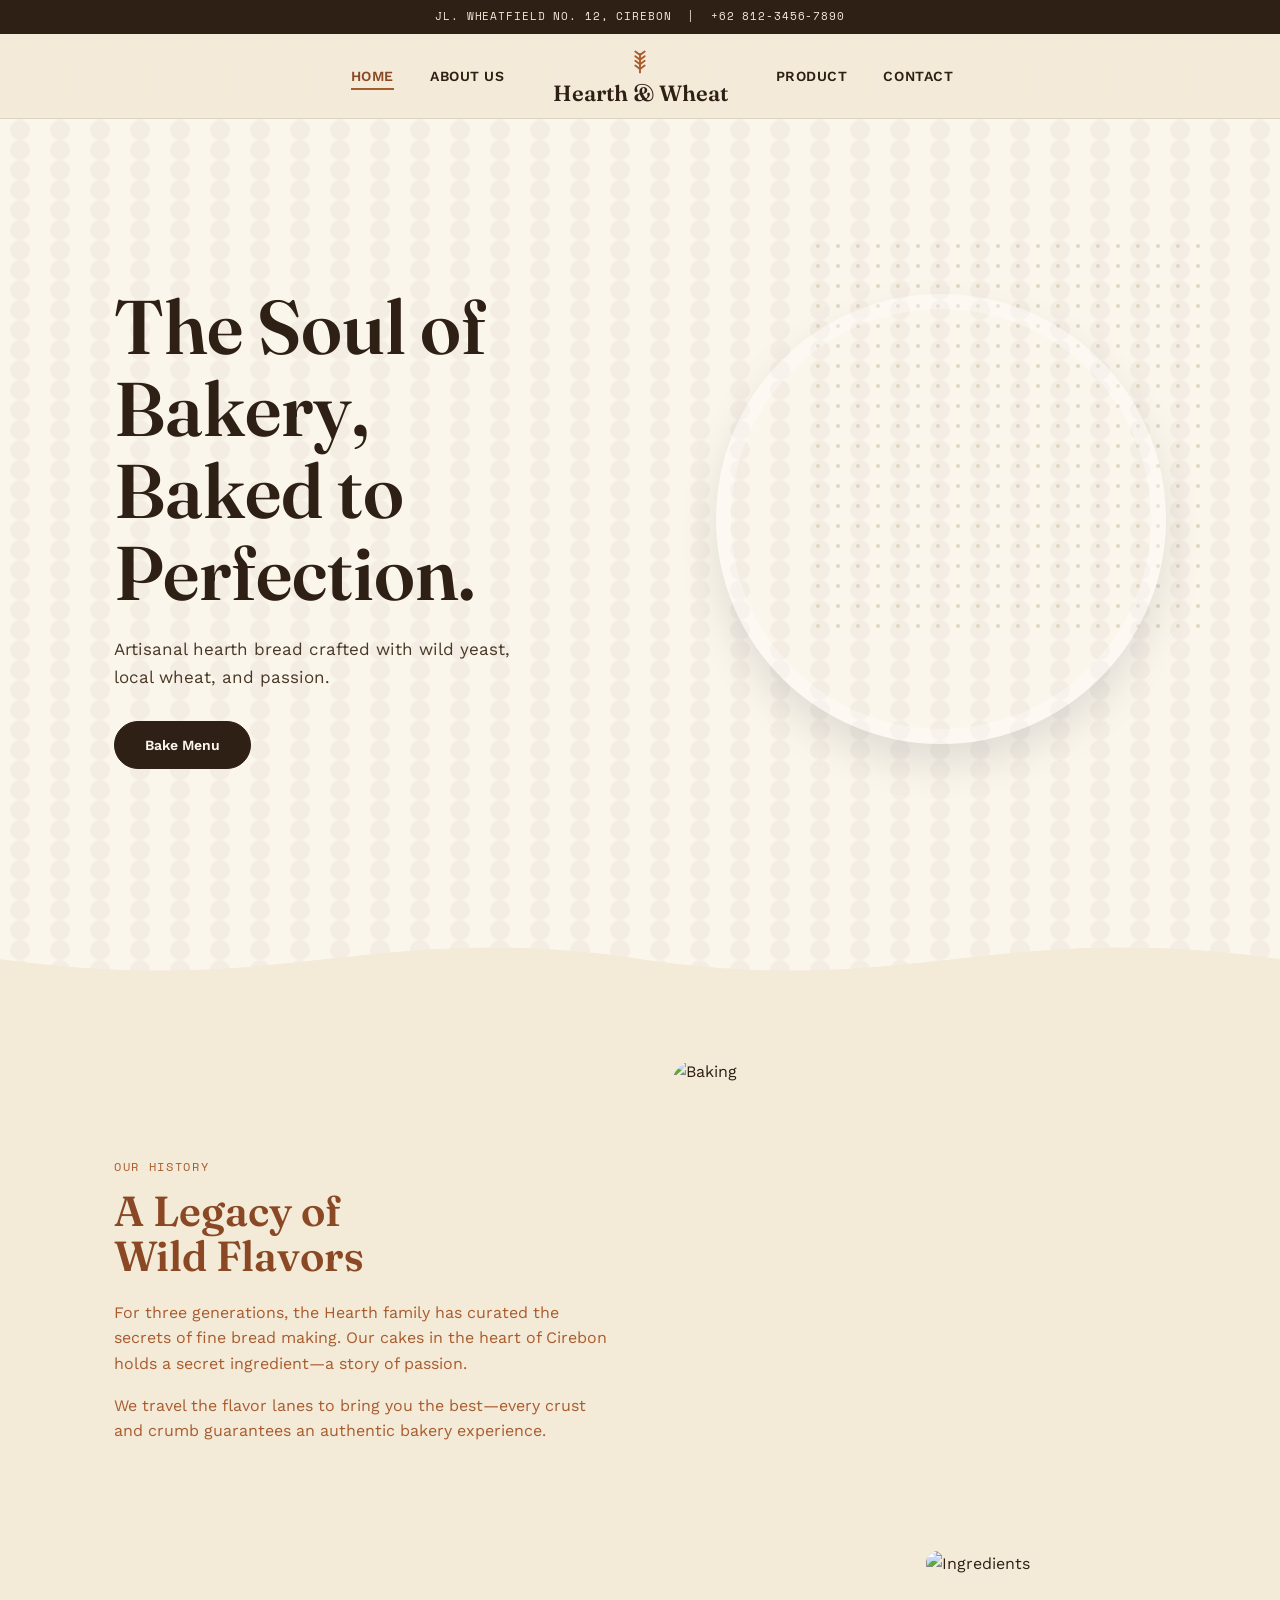
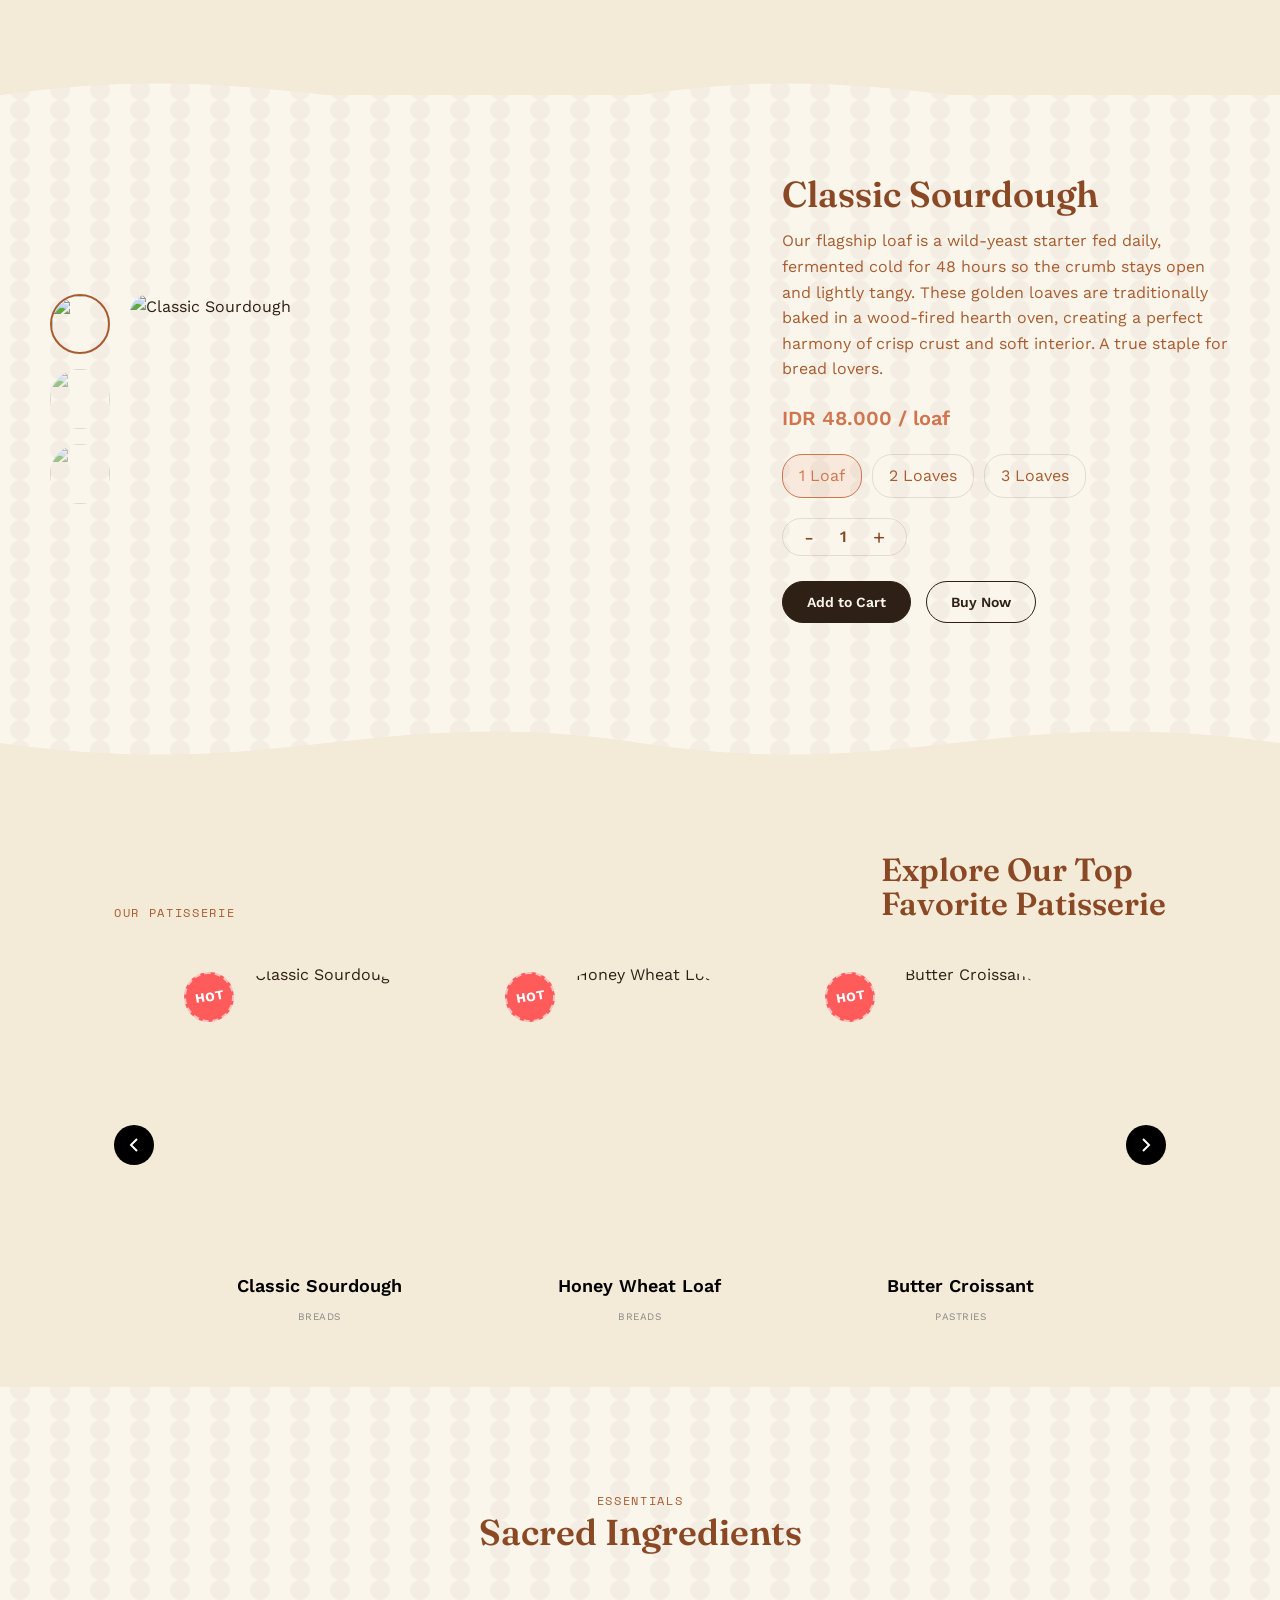
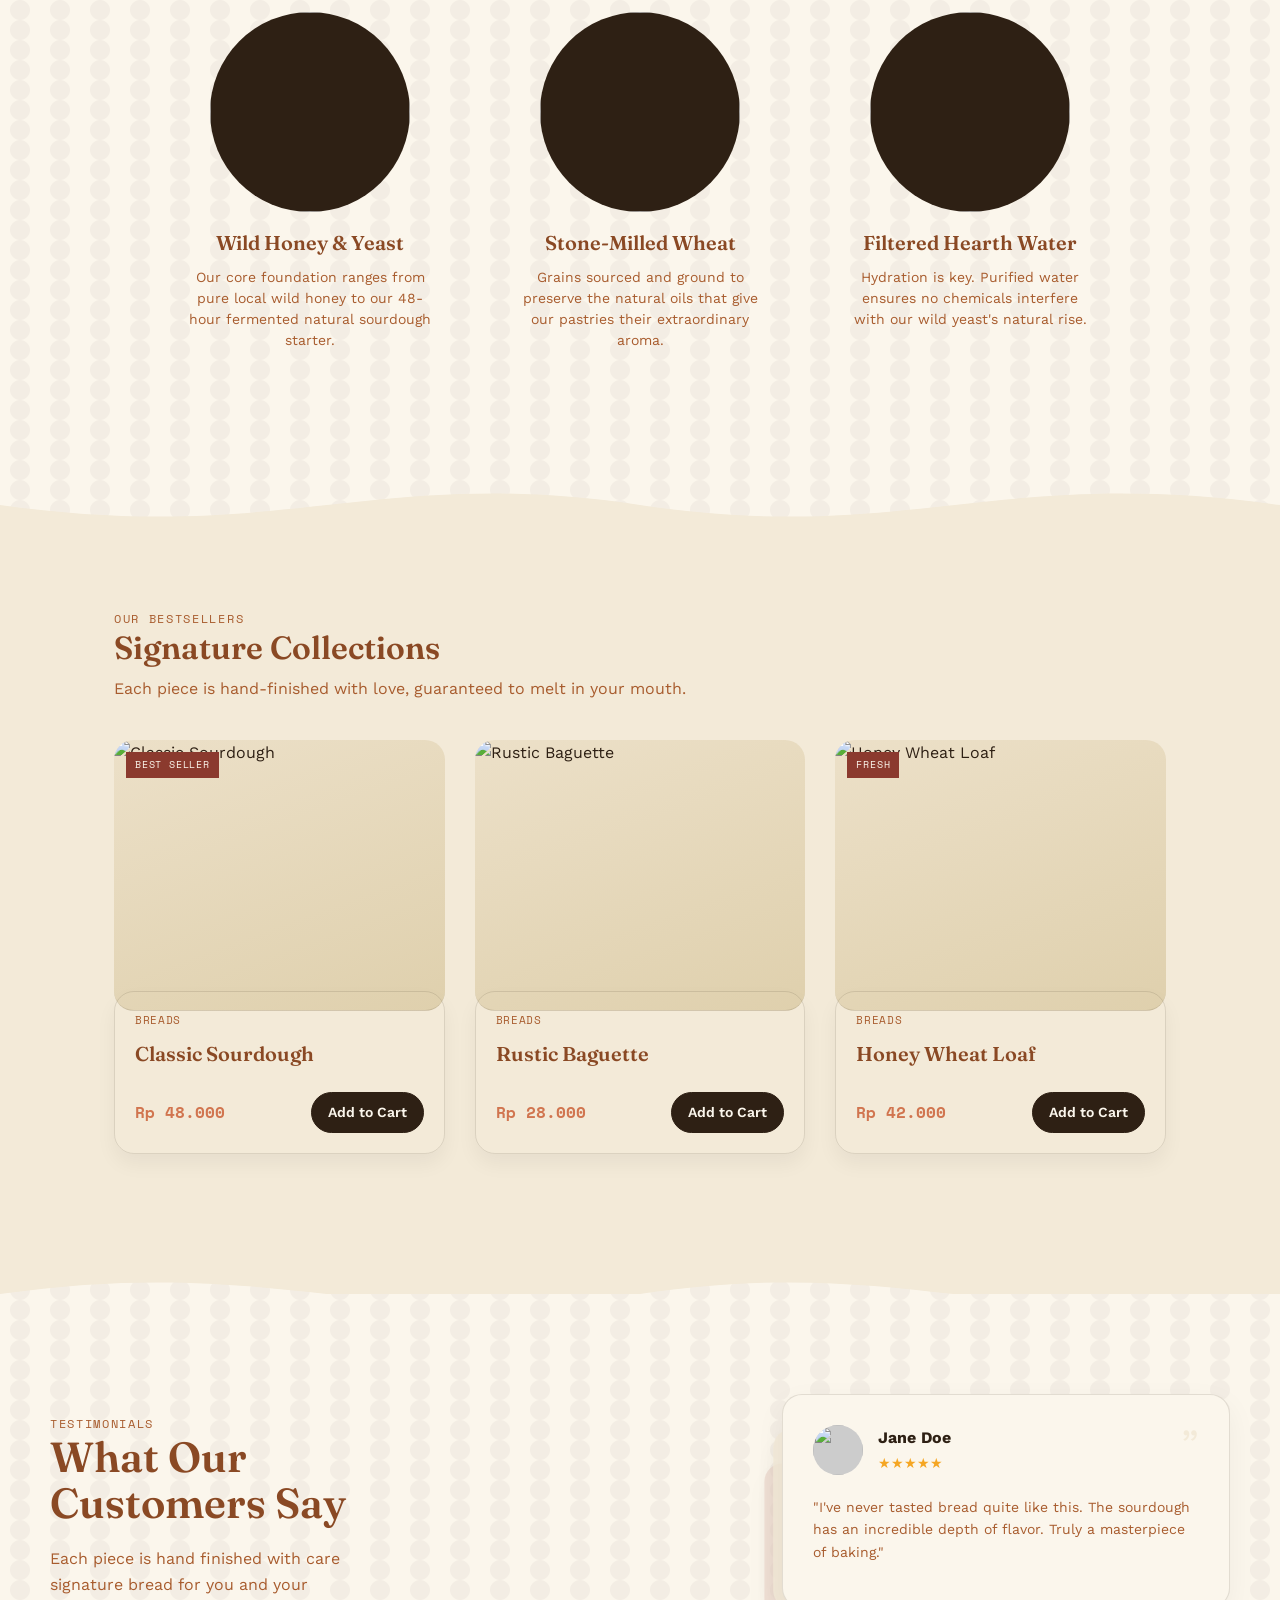
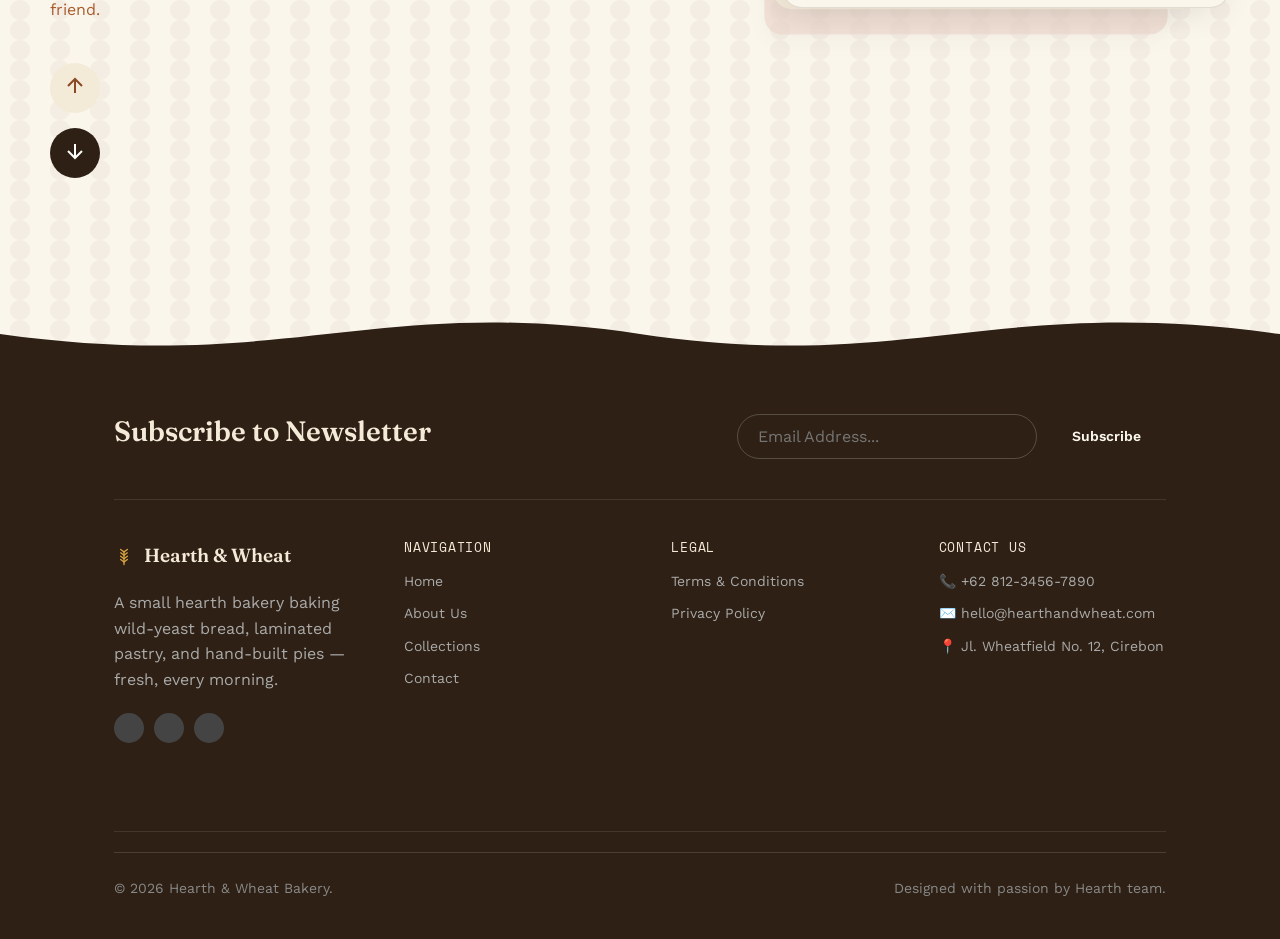
==== index.html @ 5de4aa96 "first commit" ====
<!DOCTYPE html>
<html lang="en">
<head>
<meta charset="UTF-8">
<meta name="viewport" content="width=device-width, initial-scale=1.0">
<title>Hearth & Wheat — Western-style Hearth Bakery</title>
<meta name="description" content="A small hearth bakery baking wild-yeast bread, laminated pastry, and hand-built pies every day.">
<link rel="stylesheet" href="styles.css">
</head>
<body class="bg-pattern">

<header class="site-header">
  <div class="header-top">
    <div class="wrap">
      <p>Jl. Wheatfield No. 12, Cirebon &nbsp;|&nbsp; +62 812-3456-7890</p>
    </div>
  </div>
  <nav class="nav wrap split-nav">
    <div class="nav-menu">
      <ul class="nav-links nav-left">
        <li><a href="index.html" aria-current="page">Home</a></li>
        <li><a href="about.html">About Us</a></li>
      </ul>
      <ul class="nav-links nav-right">
        <li><a href="product.html">Product</a></li>
        <li><a href="contact.html">Contact</a></li>
      </ul>
    </div>
    <a href="index.html" class="brand">
      <span data-wheat-mark="28"></span>
      <span class="brand-text">Hearth &amp; Wheat</span>
    </a>
    <button class="nav-toggle" aria-label="Toggle menu" aria-expanded="false"><span></span></button>
  </nav>
</header>

<main>
    <section class="hero wrap relative">
    <div class="hero-copy">
      <h1>The Soul of Bakery,<br>Baked to Perfection.</h1>
      <p class="lead" style="max-width: 40ch;">Artisanal hearth bread crafted with wild yeast, local wheat, and passion.</p>
      <div class="hero-actions" style="margin-top: 30px;">
        <a href="product.html" class="btn btn--primary btn--pill" style="border-radius: 30px; padding: 12px 30px;">Bake Menu</a>
      </div>
    </div>
    <div class="hero-art" style="position: relative; display: flex; justify-content: flex-end;">
      <div class="pattern-bg" style="position:absolute; top: -50px; right: -50px; width: 400px; height: 400px; background-image: url('data:image/svg+xml;utf8,<svg width=\'20\' height=\'20\' xmlns=\'http://www.w3.org/2000/svg\'><circle cx=\'2\' cy=\'2\' r=\'2\' fill=\'%23E2D7C1\'/></svg>'); z-index: -1;"></div>
      <img src="https://images.unsplash.com/photo-1549931319-a545dcf3bc73?w=800&q=80" alt="Bread platter" style="width: 100%; max-width: 450px; aspect-ratio: 1; object-fit: cover; border-radius: 50%; box-shadow: 0 20px 40px rgba(0,0,0,0.1); border: 15px solid rgba(255,255,255,0.3);">
    </div>
  </section>

    <svg class="wavy-divider" viewBox="0 0 1440 120" preserveAspectRatio="none" style="display:block; width:100%; height:80px; fill:var(--cream);">
    <path d="M0,60 C320,120 420,0 720,60 C1020,120 1120,0 1440,60 L1440,120 L0,120 Z"></path>
  </svg>

    <section style="background-color: var(--cream); padding: 60px 0;">
    <div class="wrap" style="display:grid; grid-template-columns: 1fr 1fr; gap: 60px; align-items: center;">
      <div class="legacy-copy">
        <span class="eyebrow" style="color: var(--crust);">Our History</span>
        <h2 style="font-size: 42px; color: var(--crust-dark); margin-top: 10px;">A Legacy of<br>Wild Flavors</h2>
        <p style="color: var(--crust); margin-top: 20px; line-height: 1.6;">For three generations, the Hearth family has curated the secrets of fine bread making. Our cakes in the heart of Cirebon holds a secret ingredient—a story of passion.</p>
        <p style="color: var(--crust); margin-top: 15px; line-height: 1.6;">We travel the flavor lanes to bring you the best—every crust and crumb guarantees an authentic bakery experience.</p>
      </div>
      <div class="legacy-art" style="position: relative;">
        <img src="https://images.unsplash.com/photo-1509440159596-0249088772ff?w=600&q=80" alt="Baking" style="width: 80%; border-radius: 30px; object-fit: cover; aspect-ratio: 4/5;">
        <img src="https://images.unsplash.com/photo-1589367920969-ab8e050bfbb7?w=400&q=80" alt="Ingredients" style="position: absolute; right: 0; bottom: -30px; width: 50%; border-radius: 20px; border: 8px solid var(--cream);">
      </div>
    </div>
  </section>

    <svg class="wavy-divider" viewBox="0 0 1440 120" preserveAspectRatio="none" style="display:block; width:100%; height:80px; fill:var(--paper);">
    <path d="M0,120 C320,60 420,180 720,120 C1020,60 1120,180 1440,120 L1440,0 L0,0 Z" style="fill:var(--cream);"></path>
  </svg>

    <section class="wrap" style="padding: 80px 0;">
    <div style="display: grid; grid-template-columns: 1.2fr 0.8fr; gap: 60px; align-items: center;">
      <div class="highlight-art" style="position: relative; display: flex;">
        <div style="display: flex; flex-direction: column; gap: 15px; margin-right: 20px; z-index: 2;">
           <img src="https://images.unsplash.com/photo-1509440159596-0249088772ff?w=100&q=80" style="width: 60px; height: 60px; border-radius: 50%; border: 2px solid var(--crust); object-fit: cover;">
           <img src="https://images.unsplash.com/photo-1598373182133-52452f7691ef?w=100&q=80" style="width: 60px; height: 60px; border-radius: 50%; opacity: 0.6; object-fit: cover;">
           <img src="https://images.unsplash.com/photo-1626082927389-6cd097cdc6ec?w=100&q=80" style="width: 60px; height: 60px; border-radius: 50%; opacity: 0.6; object-fit: cover;">
        </div>
        <img src="https://images.unsplash.com/photo-1509440159596-0249088772ff?w=800&q=80" alt="Classic Sourdough" style="width: 100%; border-radius: 20px; object-fit: cover;">
      </div>
      <div class="highlight-info">
        <h2 style="font-size: 36px; color: var(--crust-dark);">Classic Sourdough</h2>
        <p style="margin-top: 15px; color: var(--crust); line-height: 1.6;">Our flagship loaf is a wild-yeast starter fed daily, fermented cold for 48 hours so the crumb stays open and lightly tangy. These golden loaves are traditionally baked in a wood-fired hearth oven, creating a perfect harmony of crisp crust and soft interior. A true staple for bread lovers.</p>
        <p style="margin-top: 20px; font-size: 20px; font-weight: 600; color: #d1754f;">IDR 48.000 / loaf</p>
        <div style="display: flex; gap: 10px; margin-top: 20px;">
          <span style="padding: 8px 16px; border: 1px solid #d1754f; border-radius: 20px; color: #d1754f; background: rgba(209,117,79,0.1); cursor:pointer;">1 Loaf</span>
          <span style="padding: 8px 16px; border: 1px solid var(--line); border-radius: 20px; color: var(--crust); cursor:pointer;">2 Loaves</span>
          <span style="padding: 8px 16px; border: 1px solid var(--line); border-radius: 20px; color: var(--crust); cursor:pointer;">3 Loaves</span>
        </div>
        <div style="margin-top: 20px; display: flex; align-items: center; gap: 20px;">
          <div class="qty-selector" style="display: flex; align-items: center; border: 1px solid var(--line); border-radius: 30px; padding: 5px 15px;">
            <button style="background: none; border: none; font-size: 20px; cursor: pointer; color: var(--crust-dark);">-</button>
            <span style="margin: 0 20px; font-weight: 600; color:var(--crust-dark);">1</span>
            <button style="background: none; border: none; font-size: 20px; cursor: pointer; color: var(--crust-dark);">+</button>
          </div>
        </div>
        <div style="margin-top: 25px; display: flex; gap: 15px;">
          <button class="btn btn--primary btn--pill" style="border-radius: 30px; padding: 12px 24px;">Add to Cart</button>
          <button class="btn btn--ghost btn--pill" style="border-radius: 30px; padding: 12px 24px;">Buy Now</button>
        </div>
      </div>
    </div>
  </section>

    <svg class="wavy-divider" viewBox="0 0 1440 120" preserveAspectRatio="none" style="display:block; width:100%; height:80px; fill:var(--cream);">
    <path d="M0,60 C320,120 420,0 720,60 C1020,120 1120,0 1440,60 L1440,120 L0,120 Z"></path>
  </svg>

    <section style="background-color: var(--cream); padding: 60px 0;">
    <div class="wrap">
      <div class="section-head" style="margin-bottom: 40px;">
        <span class="eyebrow" style="color: var(--crust);">Our Patisserie</span>
        <h2 style="font-size: 32px; color: var(--crust-dark);">Explore Our Top<br>Favorite Patisserie</h2>
      </div>
      <div class="carousel-container">
        <button class="carousel-btn prev" aria-label="Previous"><svg viewBox="0 0 24 24" width="24" height="24" fill="none" stroke="currentColor" stroke-width="2"><path d="M15 18l-6-6 6-6"/></svg></button>
        <div class="carousel-track-wrap">
          <div class="carousel-track" data-featured-carousel></div>
        </div>
        <button class="carousel-btn next" aria-label="Next"><svg viewBox="0 0 24 24" width="24" height="24" fill="none" stroke="currentColor" stroke-width="2"><path d="M9 18l6-6-6-6"/></svg></button>
      </div>
    </div>
  </section>

    <section class="wrap" style="padding: 100px 0; text-align: center;">
    <span class="eyebrow" style="color: var(--crust);">Essentials</span>
    <h2 style="font-size: 36px; color: var(--crust-dark); margin-bottom: 60px;">Sacred Ingredients</h2>
    <div style="display: flex; justify-content: center; gap: 80px; flex-wrap: wrap;">
      <div style="max-width: 250px;">
        <div style="width: 200px; height: 200px; border-radius: 50%; background: var(--walnut); margin: 0 auto 20px; display: flex; align-items: center; justify-content: center; position: relative; overflow:hidden;">
          <img src="https://images.unsplash.com/photo-1587049352847-4d4b137a44ce?w=300&q=80" style="width:100%; height:100%; object-fit:cover; opacity:0.8;">
        </div>
        <h4 style="font-size: 20px; color: var(--crust-dark); margin-bottom: 10px;">Wild Honey &amp; Yeast</h4>
        <p style="color: var(--crust); font-size: 14px; line-height: 1.5;">Our core foundation ranges from pure local wild honey to our 48-hour fermented natural sourdough starter.</p>
      </div>
      <div style="max-width: 250px;">
        <div style="width: 200px; height: 200px; border-radius: 50%; background: var(--walnut); margin: 0 auto 20px; display: flex; align-items: center; justify-content: center; overflow:hidden;">
          <img src="https://images.unsplash.com/photo-1508061253366-f7da158b6d46?w=300&q=80" style="width:100%; height:100%; object-fit:cover; opacity:0.8;">
        </div>
        <h4 style="font-size: 20px; color: var(--crust-dark); margin-bottom: 10px;">Stone-Milled Wheat</h4>
        <p style="color: var(--crust); font-size: 14px; line-height: 1.5;">Grains sourced and ground to preserve the natural oils that give our pastries their extraordinary aroma.</p>
      </div>
      <div style="max-width: 250px;">
        <div style="width: 200px; height: 200px; border-radius: 50%; background: var(--walnut); margin: 0 auto 20px; display: flex; align-items: center; justify-content: center; overflow:hidden;">
          <img src="https://images.unsplash.com/photo-1548839140-29a749e1bc4e?w=300&q=80" style="width:100%; height:100%; object-fit:cover; opacity:0.8;">
        </div>
        <h4 style="font-size: 20px; color: var(--crust-dark); margin-bottom: 10px;">Filtered Hearth Water</h4>
        <p style="color: var(--crust); font-size: 14px; line-height: 1.5;">Hydration is key. Purified water ensures no chemicals interfere with our wild yeast's natural rise.</p>
      </div>
    </div>
  </section>

    <svg class="wavy-divider" viewBox="0 0 1440 120" preserveAspectRatio="none" style="display:block; width:100%; height:80px; fill:var(--cream);">
    <path d="M0,60 C320,120 420,0 720,60 C1020,120 1120,0 1440,60 L1440,120 L0,120 Z"></path>
  </svg>

    <section style="background-color: var(--cream); padding: 60px 0;">
    <div class="wrap">
      <span class="eyebrow" style="color: var(--crust);">Our Bestsellers</span>
      <h2 style="font-size: 32px; color: var(--crust-dark); margin-bottom: 40px;">Signature Collections<br><span style="font-size:16px; font-family: var(--body); font-weight:normal; color:var(--crust);">Each piece is hand-finished with love, guaranteed to melt in your mouth.</span></h2>
      <div class="collection-grid" data-signature-grid style="display: grid; grid-template-columns: repeat(3, 1fr); gap: 30px;">
              </div>
    </div>
  </section>

    <svg class="wavy-divider" viewBox="0 0 1440 120" preserveAspectRatio="none" style="display:block; width:100%; height:80px; fill:var(--paper);">
    <path d="M0,120 C320,60 420,180 720,120 C1020,60 1120,180 1440,120 L1440,0 L0,0 Z" style="fill:var(--cream);"></path>
  </svg>

    <section class="wrap" style="padding: 100px 0;">
    <div style="display: grid; grid-template-columns: 1fr 1fr; gap: 60px; align-items: center;">
      <div>
        <span class="eyebrow" style="color: var(--crust);">Testimonials</span>
        <h2 style="font-size: 42px; color: var(--crust-dark); margin-bottom: 20px;">What Our<br>Customers Say</h2>
        <p style="color: var(--crust); margin-bottom: 40px; max-width: 30ch;">Each piece is hand finished with care signature bread for you and your friend.</p>
        <div style="display: flex; flex-direction: column; gap: 15px;">
          <button class="testi-btn prev" style="width: 50px; height: 50px; border-radius: 50%; border:none; background:var(--cream); color:var(--crust-dark); cursor:pointer;"><svg viewBox="0 0 24 24" width="24" height="24" fill="none" stroke="currentColor" stroke-width="2" style="margin:auto;"><path d="M12 19V5M5 12l7-7 7 7"/></svg></button>
          <button class="testi-btn next" style="width: 50px; height: 50px; border-radius: 50%; border:none; background:var(--walnut); color:white; cursor:pointer;"><svg viewBox="0 0 24 24" width="24" height="24" fill="none" stroke="currentColor" stroke-width="2" style="margin:auto;"><path d="M12 5v14M19 12l-7 7-7-7"/></svg></button>
        </div>
      </div>
      <div class="testimonial-cards" style="position: relative; height: 400px;" data-testi-slider>
                <div class="testi-card" style="position: absolute; right: 0; top: 0; width: 80%; background: var(--paper); border-radius: 20px; padding: 30px; box-shadow: 0 10px 30px rgba(0,0,0,0.05); border: 1px solid var(--line); z-index: 3; transition: all 0.5s ease;">
          <div style="display: flex; justify-content: space-between; margin-bottom: 20px;">
            <div style="display: flex; gap: 15px; align-items: center;">
              <div style="width: 50px; height: 50px; border-radius: 50%; background: #ccc; overflow: hidden;"><img src="https://images.unsplash.com/photo-1544005313-94ddf0286df2?w=100&q=80" style="width:100%; height:100%; object-fit:cover;"></div>
              <div>
                <h5 style="margin: 0; font-size: 16px;">Jane Doe</h5>
                <span style="color: #f5a623; font-size: 14px;">★★★★★</span>
              </div>
            </div>
            <span style="font-size: 40px; color: var(--cream); line-height: 1;">&rdquo;</span>
          </div>
          <p style="color: var(--crust); font-size: 14px; line-height: 1.6;">"I've never tasted bread quite like this. The sourdough has an incredible depth of flavor. Truly a masterpiece of baking."</p>
        </div>
        <div class="testi-card" style="position: absolute; right: 20px; top: 30px; width: 80%; background: var(--cream); border-radius: 20px; padding: 30px; box-shadow: 0 10px 30px rgba(0,0,0,0.05); z-index: 2; transform: scale(0.95); transition: all 0.5s ease;">
           <div style="display: flex; gap: 15px; align-items: center; margin-bottom: 20px;">
              <div style="width: 50px; height: 50px; border-radius: 50%; background: #ccc; overflow: hidden;"><img src="https://images.unsplash.com/photo-1506794778202-cad84cf45f1d?w=100&q=80" style="width:100%; height:100%; object-fit:cover;"></div>
              <div>
                <h5 style="margin: 0; font-size: 16px;">John Smith</h5>
                <span style="color: #f5a623; font-size: 14px;">★★★★★</span>
              </div>
            </div>
            <span style="font-size: 40px; color: #fff; line-height: 1; position: absolute; right: 30px; top: 30px;">&rdquo;</span>
            <p style="color: var(--crust-dark); font-size: 14px; line-height: 1.6;">"The croissants are phenomenal. Flaky, buttery, and absolutely perfect. Best bakery in town hands down."</p>
        </div>
        <div class="testi-card" style="position: absolute; right: 40px; top: 60px; width: 80%; background: #e8d1c5; border-radius: 20px; padding: 30px; box-shadow: 0 10px 30px rgba(0,0,0,0.05); z-index: 1; transform: scale(0.9); transition: all 0.5s ease;">
           <div style="display: flex; gap: 15px; align-items: center; margin-bottom: 20px;">
              <div style="width: 50px; height: 50px; border-radius: 50%; background: #ccc; overflow: hidden;"><img src="https://images.unsplash.com/photo-1524504388940-b1c1722653e1?w=100&q=80" style="width:100%; height:100%; object-fit:cover;"></div>
              <div>
                <h5 style="margin: 0; font-size: 16px;">Emily Chen</h5>
                <span style="color: #f5a623; font-size: 14px;">★★★★★</span>
              </div>
            </div>
            <span style="font-size: 40px; color: #fff; line-height: 1; position: absolute; right: 30px; top: 30px;">&rdquo;</span>
            <p style="color: var(--crust-dark); font-size: 14px; line-height: 1.6;">"A delightful experience every weekend. I always look forward to my Sunday morning cinnamon roll."</p>
        </div>
      </div>
    </div>
  </section>
  
    <svg class="wavy-divider" viewBox="0 0 1440 120" preserveAspectRatio="none" style="display:block; width:100%; height:80px; fill:var(--walnut);">
    <path d="M0,60 C320,120 420,0 720,60 C1020,120 1120,0 1440,60 L1440,120 L0,120 Z"></path>
  </svg>
</main>

<footer style="background-color: var(--walnut); padding-top: 40px; padding-bottom: 40px;">
  <div class="wrap">
    <div style="display: flex; justify-content: space-between; align-items: center; border-bottom: 1px solid rgba(255,255,255,0.1); padding-bottom: 40px; margin-bottom: 40px; flex-wrap: wrap; gap: 20px;">
      <div>
        <h3 style="color: var(--cream); font-size: 28px; margin-bottom: 10px;">Subscribe to Newsletter</h3>
      </div>
      <form data-newsletter-form style="display: flex; gap: 10px;">
        <input type="email" placeholder="Email Address..." required aria-label="Email address" style="padding: 12px 20px; border-radius: 30px; border: 1px solid rgba(255,255,255,0.2); background: transparent; color: white; width: 300px;">
        <button type="submit" class="btn btn--primary btn--pill" style="border-radius: 30px; padding: 12px 24px;">Subscribe</button>
      </form>
    </div>
    
    <div class="footer-top" style="display: flex; justify-content: space-between; flex-wrap: wrap; gap: 40px;">
      <div style="flex: 1; min-width: 250px;">
        <div class="footer-brand" style="color: var(--cream);"><span data-wheat-mark="20"></span>Hearth &amp; Wheat</div>
        <p style="color: #aaa; margin-top: 20px;">A small hearth bakery baking wild-yeast bread, laminated pastry, and hand-built pies — fresh, every morning.</p>
        <div style="margin-top: 20px; display: flex; gap: 10px;">
           <span style="width: 30px; height: 30px; border-radius: 50%; background: #444; display: inline-block;"></span>
           <span style="width: 30px; height: 30px; border-radius: 50%; background: #444; display: inline-block;"></span>
           <span style="width: 30px; height: 30px; border-radius: 50%; background: #444; display: inline-block;"></span>
        </div>
      </div>
      <div class="footer-col" style="flex: 1; min-width: 150px;">
        <h4 style="color: var(--cream);">Navigation</h4>
        <ul>
          <li><a href="index.html" style="color: #aaa;">Home</a></li>
          <li><a href="about.html" style="color: #aaa;">About Us</a></li>
          <li><a href="product.html" style="color: #aaa;">Collections</a></li>
          <li><a href="contact.html" style="color: #aaa;">Contact</a></li>
        </ul>
      </div>
      <div class="footer-col" style="flex: 1; min-width: 150px;">
        <h4 style="color: var(--cream);">Legal</h4>
        <ul>
          <li style="color: #aaa;">Terms & Conditions</li>
          <li style="color: #aaa;">Privacy Policy</li>
        </ul>
      </div>
      <div class="footer-col" style="flex: 1; min-width: 200px;">
        <h4 style="color: var(--cream);">Contact Us</h4>
        <ul style="color: #aaa;">
          <li>📞 +62 812-3456-7890</li>
          <li>✉️ hello@hearthandwheat.com</li>
          <li>📍 Jl. Wheatfield No. 12, Cirebon</li>
        </ul>
      </div>
    </div>
    <div class="hr" style="border-color:rgba(255,255,255,0.1); margin-top: 40px; margin-bottom: 20px;"></div>
    <div class="footer-bottom" style="display: flex; justify-content: space-between; color: #888; font-size: 14px; flex-wrap: wrap; gap: 10px;">
      <span>&copy; 2026 Hearth &amp; Wheat Bakery.</span>
      <span>Designed with passion by Hearth team.</span>
    </div>
  </div>
</footer>

<script src="script.js"></script>
</body>
</html>
---- styles.css ----
@import url('https://fonts.googleapis.com/css2?family=Fraunces:ital,opsz,wght@0,9..144,300;0,9..144,500;0,9..144,600;0,9..144,700;1,9..144,500;1,9..144,600&family=Work+Sans:wght@400;500;600&family=Space+Mono:wght@400;700&display=swap');

:root{
  --cream:        #F3EAD8;
  --paper:        #FBF6EC;
  --walnut:       #2E2014;
  --walnut-soft:  #4A3826;
  --crust:        #A85C2E;
  --crust-dark:   #8A4924;
  --wheat:        #D9A441;
  --ember:        #8B3A2E;
  --line:         rgba(46,32,20,0.12);

  --display: 'Fraunces', serif;
  --body:    'Work Sans', sans-serif;
  --mono:    'Space Mono', monospace;

  --max: 1180px;
  --pad: clamp(20px, 5vw, 64px);
}

*,*::before,*::after{ box-sizing:border-box; }
html{ scroll-behavior:smooth; }
body{
  margin:0;
  background:var(--cream);
  color:var(--walnut);
  font-family:var(--body);
  font-size:16px;
  line-height:1.6;
  -webkit-font-smoothing:antialiased;
}
img{ max-width:100%; display:block; }
a{ color:inherit; text-decoration:none; }
ul{ margin:0; padding:0; list-style:none; }
button{ font-family:inherit; cursor:pointer; }
input,textarea,select{ font-family:inherit; font-size:16px; }

h1,h2,h3,h4{
  font-family:var(--display);
  font-weight:600;
  line-height:1.08;
  margin:0;
  color:var(--walnut);
}
.italic{ font-style:italic; font-weight:500; }

.eyebrow{
  font-family:var(--mono);
  font-size:12px;
  letter-spacing:0.14em;
  text-transform:uppercase;
  color:var(--crust-dark);
}

.wrap{
  max-width:var(--max);
  margin:0 auto;
  padding-left:var(--pad);
  padding-right:var(--pad);
}

.hr{
  border:none;
  border-top:1px solid var(--line);
  margin:0;
}

:focus-visible{
  outline:2px solid var(--crust);
  outline-offset:3px;
}

.wheat-mark{ display:inline-block; vertical-align:middle; }
.wheat-mark path{ stroke:currentColor; fill:none; }

.divider-wheat{
  display:flex;
  align-items:center;
  justify-content:center;
  gap:18px;
  margin:0 0 48px;
  color:var(--crust);
}
.divider-wheat::before,
.divider-wheat::after{
  content:'';
  height:1px;
  width:64px;
  background:var(--line);
}

.stamp{
  --size:92px;
  width:var(--size);
  height:var(--size);
  border-radius:50%;
  border:2px solid var(--ember);
  outline:1px solid var(--ember);
  outline-offset:4px;
  display:flex;
  align-items:center;
  justify-content:center;
  text-align:center;
  position:relative;
  color:var(--ember);
  font-family:var(--mono);
  text-transform:uppercase;
  letter-spacing:0.08em;
  font-size:10.5px;
  line-height:1.25;
  transform:rotate(-8deg);
  flex-shrink:0;
  mix-blend-mode:multiply;
}
.stamp span{ padding:0 10px; }
.stamp--sm{ --size:64px; font-size:8.5px; outline-offset:3px; }
.stamp--ember{ border-color:var(--crust); outline-color:var(--crust); color:var(--crust); }

.site-header{
  position:sticky;
  top:0;
  z-index:50;
  background:rgba(243,234,216,0.96);
  backdrop-filter:blur(8px);
  border-bottom:1px solid var(--line);
}

.header-top {
  background: var(--walnut);
  color: var(--cream);
  padding: 8px 0;
  text-align: center;
  font-family: var(--mono);
  font-size: 11px;
  letter-spacing: 0.08em;
  text-transform: uppercase;
}
.header-top p { margin: 0; }

.split-nav {
  display: grid;
  grid-template-columns: 1fr auto 1fr;
  align-items: center;
  padding-top: 14px;
  padding-bottom: 14px;
}

.nav-menu {
  display: contents;
}

.brand{
  grid-column: 2;
  grid-row: 1;
  display:flex;
  flex-direction:column;
  align-items:center;
  gap:4px;
  font-family:var(--display);
  font-weight:600;
  font-size:22px;
  color:var(--walnut);
  text-align: center;
  line-height: 1;
}
.brand .wheat-mark{ color:var(--crust); margin-bottom: 2px; }

.nav-links{
  display:flex;
  gap:36px;
  align-items:center;
}
.nav-left { grid-column: 1; grid-row: 1; justify-content: flex-end; padding-right: 48px; }
.nav-right { grid-column: 3; grid-row: 1; justify-content: flex-start; padding-left: 48px; }

.nav-links a{
  font-size:14px;
  font-weight:600;
  color:var(--walnut);
  text-transform: uppercase;
  letter-spacing: 0.04em;
  position:relative;
  padding:6px 0;
}
.nav-links a::after{
  content:'';
  position:absolute;
  left:0; right:0; bottom:0px;
  height:2px;
  background:var(--crust);
  transform:scaleX(0);
  transform-origin:center;
  transition:transform .25s ease;
}
.nav-links a:hover::after,
.nav-links a[aria-current="page"]::after{ transform:scaleX(1); }
.nav-links a[aria-current="page"]{ color:var(--crust-dark); }

.nav-toggle{
  display:none;
  background:none;
  border:none;
  width:32px;
  height:24px;
  position:relative;
}
.nav-toggle span,
.nav-toggle span::before,
.nav-toggle span::after{
  content:'';
  position:absolute;
  left:0; right:0;
  height:2px;
  background:var(--walnut);
  transition:transform .2s ease, opacity .2s ease;
}
.nav-toggle span{ top:11px; }
.nav-toggle span::before{ top:-8px; }
.nav-toggle span::after{ top:8px; }
.nav-toggle[aria-expanded="true"] span{ background:transparent; }
.nav-toggle[aria-expanded="true"] span::before{ transform:translateY(8px) rotate(45deg); }
.nav-toggle[aria-expanded="true"] span::after{ transform:translateY(-8px) rotate(-45deg); }

@media (max-width: 900px){
  .nav-left { padding-right: 24px; gap: 24px; }
  .nav-right { padding-left: 24px; gap: 24px; }
}

@media (max-width: 768px){
  .split-nav {
    display: flex;
    justify-content: space-between;
  }
  .brand { flex-direction: row; font-size: 20px; gap: 8px; }
  .brand .wheat-mark { margin-bottom: 0; }
  
  .nav-menu {
    display: flex;
    flex-direction: column;
    position:absolute;
    top:100%; left:0; right:0;
    background:var(--paper);
    border-bottom:1px solid var(--line);
    transform:translateY(-8px);
    opacity:0;
    pointer-events:none;
    transition:opacity .2s ease, transform .2s ease;
  }
  .nav-menu.is-open {
    transform:translateY(0);
    opacity:1;
    pointer-events:auto;
  }
  
  .nav-links {
    flex-direction: column;
    align-items: flex-start;
    gap: 0;
  }
  .nav-left, .nav-right { padding: 0; width: 100%; }
  .nav-links li { width: 100%; }
  .nav-links a { 
    display: block; 
    width: 100%; 
    padding: 14px var(--pad); 
    border-bottom: 1px solid var(--line); 
  }
  
  .nav-toggle{ display:block; }
}

.btn{
  display:inline-flex;
  align-items:center;
  gap:10px;
  font-size:14px;
  font-weight:600;
  padding:14px 26px;
  border-radius:2px;
  border:1px solid var(--walnut);
  transition:background .2s ease, color .2s ease, border-color .2s ease;
}
.btn--primary{ background:var(--walnut); color:var(--paper); }
.btn--primary:hover{ background:var(--crust-dark); border-color:var(--crust-dark); }
.btn--ghost{ background:transparent; color:var(--walnut); }
.btn--ghost:hover{ background:var(--walnut); color:var(--paper); }
.btn--wa{ background:#3F5A3A; border-color:#3F5A3A; color:var(--paper); }
.btn--wa:hover{ background:#324A2E; border-color:#324A2E; }
.btn--block{ width:100%; justify-content:center; }
.btn[disabled]{ opacity:0.5; cursor:not-allowed; }

.hero{
  padding-top:clamp(48px, 8vw, 96px);
  padding-bottom:clamp(48px, 8vw, 96px);
  min-height: calc(100vh - 100px);
  display:grid;
  grid-template-columns:1.1fr 0.9fr;
  gap:48px;
  align-items:center;
}
.hero h1{
  font-size:clamp(42px, 6vw, 76px);
  margin-top:18px;
}
.hero p.lead{
  margin-top:22px;
  max-width:46ch;
  font-size:17px;
  color:var(--walnut-soft);
}
.hero-actions{
  margin-top:34px;
  display:flex;
  gap:16px;
  flex-wrap:wrap;
  align-items:center;
}
.hero-art{
  position:relative;
  display:flex;
  align-items:center;
  justify-content:center;
}
.hero-art .stamp{
  position:absolute;
  top:-6px;
  right:8px;
}
@media (max-width: 900px){
  .hero{ grid-template-columns:1fr; }
  .hero-art{ order:-1; }
}

section{ padding-top:clamp(56px, 8vw, 100px); padding-bottom:clamp(56px, 8vw, 100px); }
.section-head{
  display:flex;
  justify-content:space-between;
  align-items:flex-end;
  gap:24px;
  margin-bottom:44px;
  flex-wrap:wrap;
}
.section-head h2{ font-size:clamp(30px, 4vw, 44px); margin-top:10px; }
.section-head p{ max-width:42ch; color:var(--walnut-soft); font-size:15px; }

.bg-walnut{ background:var(--walnut); color:var(--cream); }
.bg-walnut h2, .bg-walnut h3, .bg-walnut h4{ color:var(--cream); }
.bg-walnut .eyebrow{ color:var(--wheat); }
.bg-walnut p{ color:rgba(243,234,216,0.78); }

.bg-paper{ background:var(--paper); }

.grid-products{
  display:grid;
  grid-template-columns:repeat(auto-fill, minmax(248px, 1fr));
  gap:28px;
}
.card{
  background:var(--paper);
  border:1px solid var(--line);
  padding:0;
  display:flex;
  flex-direction:column;
  transition:transform .25s ease, box-shadow .25s ease;
}
.card:hover{ transform:translateY(-4px); box-shadow:0 18px 36px -22px rgba(46,32,20,0.35); }
.card-art{
  aspect-ratio:1/0.82;
  background:linear-gradient(160deg, #ECE0C8, #DFD0AD);
  display:flex;
  align-items:center;
  justify-content:center;
  position:relative;
  border-bottom:1px solid var(--line);
  overflow:hidden;
}
.card-art svg{ width:58%; height:58%; color:var(--crust-dark); }
.card-tag{
  position:absolute;
  top:12px; left:12px;
  font-family:var(--mono);
  font-size:10px;
  letter-spacing:0.08em;
  text-transform:uppercase;
  background:var(--ember);
  color:var(--paper);
  padding:5px 9px;
}
.card-body{ padding:20px 20px 24px; display:flex; flex-direction:column; gap:8px; flex:1; }
.card-cat{ font-family:var(--mono); font-size:11px; letter-spacing:0.06em; text-transform:uppercase; color:var(--crust-dark); }
.card-body h3{ font-size:20px; }
.card-desc{ font-size:14px; color:var(--walnut-soft); flex:1; }
.card-foot{
  display:flex;
  align-items:center;
  justify-content:space-between;
  margin-top:8px;
}
.price{ font-family:var(--mono); font-weight:700; font-size:16px; }
.card-link{
  font-size:13px;
  font-weight:600;
  border-bottom:1px solid var(--walnut);
  padding-bottom:2px;
}

.filters{ display:flex; gap:10px; flex-wrap:wrap; margin-bottom:36px; }
.chip{
  font-family:var(--mono);
  font-size:12px;
  letter-spacing:0.04em;
  text-transform:uppercase;
  padding:9px 16px;
  border:1px solid var(--walnut);
  background:transparent;
  color:var(--walnut);
  transition:background .2s ease, color .2s ease;
}
.chip[aria-pressed="true"]{ background:var(--walnut); color:var(--paper); }
.chip:hover{ background:var(--walnut); color:var(--paper); }

.timeline{
  display:grid;
  gap:0;
  border-top:1px solid var(--line);
}
.timeline-row{
  display:grid;
  grid-template-columns:90px 1fr 2.4fr;
  gap:24px;
  padding:30px 0;
  border-bottom:1px solid var(--line);
  align-items:baseline;
}
.timeline-row .num{ font-family:var(--mono); color:var(--crust); font-size:13px; }
.timeline-row .year{ font-family:var(--display); font-size:22px; font-style:italic; font-weight:500; }
.timeline-row p{ color:var(--walnut-soft); font-size:14.5px; margin:0; }
@media (max-width:640px){
  .timeline-row{ grid-template-columns:1fr; gap:6px; }
}

.values{ display:grid; grid-template-columns:repeat(3,1fr); gap:1px; background:var(--line); border:1px solid var(--line); }
.value{ background:var(--cream); padding:32px 28px; }
.value .wheat-mark{ color:var(--crust); margin-bottom:18px; }
.value h4{ font-size:18px; margin-bottom:10px; }
.value p{ font-size:14px; color:var(--walnut-soft); margin:0; }
@media (max-width:760px){ .values{ grid-template-columns:1fr; } }

.about-portrait{
  background:var(--paper);
  border:1px solid var(--line);
  padding:40px;
  display:flex;
  gap:28px;
  align-items:center;
  flex-wrap:wrap;
}
.portrait-frame{
  width:120px; height:120px;
  border-radius:50%;
  background:linear-gradient(150deg,#E4D4AE,#C99A5B);
  display:flex; align-items:center; justify-content:center;
  flex-shrink:0;
  color:var(--walnut);
}
.portrait-frame svg{ width:56%; height:56%; }

.quote{
  max-width:760px;
  margin:0 auto;
  text-align:center;
}
.quote blockquote{
  font-family:var(--display);
  font-style:italic;
  font-weight:500;
  font-size:clamp(22px, 3vw, 32px);
  margin:0;
  line-height:1.4;
}
.quote cite{
  display:block;
  margin-top:22px;
  font-style:normal;
  font-family:var(--mono);
  font-size:12px;
  letter-spacing:0.08em;
  text-transform:uppercase;
  color:var(--wheat);
}

.newsletter{ display:flex; gap:48px; align-items:center; justify-content:space-between; flex-wrap:wrap; }
.newsletter form{ display:flex; gap:0; flex:1; min-width:280px; max-width:420px; }
.newsletter input{
  flex:1;
  background:transparent;
  border:1px solid rgba(243,234,216,0.35);
  border-right:none;
  padding:14px 16px;
  color:var(--cream);
}
.newsletter input::placeholder{ color:rgba(243,234,216,0.5); }
.newsletter button{
  background:var(--wheat);
  color:var(--walnut);
  border:1px solid var(--wheat);
  padding:0 22px;
  font-weight:700;
  font-size:13px;
}
.form-note{ font-size:12px; margin-top:10px; color:rgba(243,234,216,0.55); }

.detail-grid{
  display:grid;
  grid-template-columns:1fr 1fr;
  gap:64px;
  align-items:flex-start;
}
.detail-art{
  background:linear-gradient(160deg,#ECE0C8,#DFD0AD);
  border:1px solid var(--line);
  aspect-ratio:1/1;
  display:flex; align-items:center; justify-content:center;
  position:relative;
}
.detail-art svg{ width:55%; height:55%; color:var(--crust-dark); }
.detail-info .eyebrow{ margin-bottom:10px; }
.detail-info h1{ font-size:clamp(32px,4vw,46px); }
.detail-price{ font-family:var(--mono); font-size:26px; font-weight:700; margin-top:18px; }
.detail-desc{ margin-top:18px; color:var(--walnut-soft); max-width:52ch; }
.detail-meta{ display:flex; gap:28px; margin-top:24px; flex-wrap:wrap; }
.detail-meta div{ font-size:13px; }
.detail-meta span{ display:block; font-family:var(--mono); font-size:11px; text-transform:uppercase; color:var(--crust-dark); letter-spacing:0.05em; margin-bottom:4px; }

.qty-row{ display:flex; align-items:center; gap:18px; margin-top:30px; }
.qty-control{
  display:flex; align-items:center;
  border:1px solid var(--walnut);
}
.qty-control button{ background:none; border:none; width:40px; height:44px; font-size:18px; }
.qty-control button:hover{ background:var(--walnut); color:var(--paper); }
.qty-control span{ width:40px; text-align:center; font-family:var(--mono); }

.detail-actions{ display:flex; gap:14px; margin-top:28px; flex-wrap:wrap; }

.related{ margin-top:90px; }

#detail-empty{ display:none; padding:80px 0; text-align:center; }
#detail-empty h2{ margin-bottom:14px; }

.contact-grid{ display:grid; grid-template-columns:1fr 1.2fr; gap:64px; align-items:flex-start; }
.info-list{ display:flex; flex-direction:column; gap:26px; margin-top:32px; }
.info-item span{ display:block; font-family:var(--mono); font-size:11px; text-transform:uppercase; letter-spacing:0.06em; color:var(--crust-dark); margin-bottom:4px; }
.info-item p{ margin:0; font-size:15px; }

.hours-table{ width:100%; border-collapse:collapse; margin-top:32px; font-size:14px; }
.hours-table td{ padding:9px 0; border-bottom:1px solid var(--line); }
.hours-table td:last-child{ text-align:right; font-family:var(--mono); }

.field{ margin-bottom:20px; }
.field label{ display:block; font-size:13px; font-weight:600; margin-bottom:8px; }
.field input,
.field textarea{
  width:100%;
  background:var(--paper);
  border:1px solid var(--line);
  padding:13px 14px;
  color:var(--walnut);
}
.field input:focus,
.field textarea:focus{ border-color:var(--crust); }
.field textarea{ resize:vertical; min-height:120px; }
.field-error{ font-size:12px; color:var(--ember); margin-top:6px; display:none; }
.field.is-invalid input,
.field.is-invalid textarea{ border-color:var(--ember); }
.field.is-invalid .field-error{ display:block; }

.form-success{
  display:none;
  background:#3F5A3A;
  color:var(--paper);
  padding:16px 18px;
  font-size:14px;
  margin-bottom:24px;
  align-items:center;
  gap:10px;
}
.form-success.is-visible{ display:flex; }

.map-block{
  background:var(--walnut);
  color:var(--cream);
  aspect-ratio:4/3;
  display:flex;
  align-items:center;
  justify-content:center;
  position:relative;
  overflow:hidden;
}
.map-block svg{ position:absolute; inset:0; width:100%; height:100%; opacity:0.5; }
.map-pin{ position:relative; z-index:2; text-align:center; }
.map-pin .stamp{ margin:0 auto 14px; color:var(--wheat); border-color:var(--wheat); outline-color:var(--wheat); }

footer{
  background:var(--walnut);
  color:rgba(243,234,216,0.7);
  padding-top:64px;
  padding-bottom:32px;
}
.footer-top{
  display:grid;
  grid-template-columns:1.4fr 1fr 1fr 1fr;
  gap:40px;
  padding-bottom:48px;
}
.footer-brand{ color:var(--cream); display:flex; align-items:center; gap:10px; font-family:var(--display); font-size:19px; font-weight:600; }
.footer-brand .wheat-mark{ color:var(--wheat); }
.footer-col h4{ color:var(--cream); font-size:13px; font-family:var(--mono); text-transform:uppercase; letter-spacing:0.06em; margin-bottom:16px; font-weight:400; }
.footer-col ul{ display:flex; flex-direction:column; gap:10px; font-size:14px; }
.footer-col p{ font-size:13.5px; max-width:32ch; margin-top:14px; }
.footer-bottom{
  border-top:1px solid rgba(243,234,216,0.15);
  padding-top:24px;
  display:flex;
  justify-content:space-between;
  font-size:12.5px;
  flex-wrap:wrap;
  gap:10px;
}
@media (max-width:760px){
  .footer-top{ grid-template-columns:1fr 1fr; }
}
@media (max-width:520px){
  .footer-top{ grid-template-columns:1fr; }
  .detail-grid, .contact-grid{ grid-template-columns:1fr; gap:40px; }
}

.carousel-container {
  display: flex;
  align-items: center;
  position: relative;
  gap: 20px;
}
.carousel-track-wrap {
  flex: 1;
  overflow: hidden;
}
.carousel-track {
  display: flex;
  transition: transform 0.5s ease;
  gap: 30px;
}
.carousel-slide {
  flex: 0 0 calc((100% - 60px) / 3); }
.carousel-btn {
  background: black;
  border: none;
  width: 40px;
  height: 40px;
  border-radius: 50%;
  display: flex;
  align-items: center;
  justify-content: center;
  cursor: pointer;
  flex-shrink: 0;
  z-index: 10;
  transition: background 0.2s ease;
}
.carousel-btn:hover { background: #333; }
.carousel-btn svg { color: white; margin: 0 auto; display: block; }

.card-tlj {
  text-align: center;
  background: transparent;
  border: none;
  position: relative;
  display: block;
}
.card-tlj-art {
  display: flex;
  align-items: center;
  justify-content: center;
  background: transparent;
  aspect-ratio: 1;
  margin-bottom: 24px;
  position: relative;
}
.card-tlj-art svg {
  width: 80%;
  height: 80%;
  color: #d1754f; }
.card-tlj-badge {
  position: absolute;
  top: 10px;
  left: 10px;
  background: #ff5b5b;   color: white;
  width: 50px;
  height: 50px;
  border-radius: 50%;
  display: flex;
  align-items: center;
  justify-content: center;
  font-size: 13px;
  font-weight: bold;
  transform: rotate(-10deg);
  border: 2px dashed rgba(255,255,255,0.6);
  z-index: 5;
}
.card-tlj-name {
  font-family: var(--body);
  font-weight: 600;
  font-size: 18px;
  margin: 10px 0 6px;
  color: #000;
}
.card-tlj-cat {
  font-size: 10px;
  text-transform: uppercase;
  color: #888;
  letter-spacing: 0.05em;
}

@media (max-width: 768px) {
  .carousel-slide {
    flex: 0 0 calc((100% - 30px) / 2);   }
}
@media (max-width: 480px) {
  .carousel-slide {
    flex: 0 0 100%;   }
}

@media (prefers-reduced-motion: reduce){
  *{ animation:none !important; transition:none !important; scroll-behavior:auto !important; }
}

.bg-pattern {
  background-color: var(--paper);
  background-image: url("data:image/svg+xml,%3Csvg width='40' height='40' viewBox='0 0 40 40' xmlns='http://www.w3.org/2000/svg'%3E%3Cpath d='M20 20c5.523 0 10-4.477 10-10S25.523 0 20 0 10 4.477 10 10s4.477 10 10 10zm0 20c5.523 0 10-4.477 10-10S25.523 20 20 20 10 24.477 10 30s4.477 10 10 10z' fill='%232E2014' fill-opacity='0.04' fill-rule='evenodd'/%3E%3C/svg%3E");
}

.filter-tab {
  background: transparent;
  border: none;
  font-family: var(--body);
  font-weight: 700;
  font-size: 14px;
  letter-spacing: 0.1em;
  color: var(--walnut);
  padding: 5px 0;
  cursor: pointer;
  position: relative;
  text-transform: uppercase;
}
.filter-tab::after {
  content: '';
  position: absolute;
  bottom: 0;
  left: 0;
  width: 100%;
  height: 2px;
  background: var(--walnut);
  opacity: 0;
  transition: opacity 0.3s;
}
.filter-tab.active::after {
  opacity: 1;
}

.collection-card {
  position: relative;
  border-radius: 30px;
  background: #fff;
  padding-bottom: 20px;
  overflow: hidden;
  box-shadow: 0 15px 30px rgba(0,0,0,0.05);
  display: flex;
  flex-direction: column;
}
.collection-card-art {
  display: block;
  height: 250px;
  position: relative;
  overflow: hidden;
  border-radius: 30px 30px 0 0;
  flex-shrink: 0;
}
.collection-card-body {
  position: relative;
  background: #fff;
  margin-top: -30px;
  border-radius: 30px 30px 0 0;
  padding: 30px 20px 10px;
  z-index: 2;
  flex: 1;
  display: flex;
  flex-direction: column;
}
.collection-card-title {
  display: flex;
  justify-content: space-between;
  align-items: center;
  font-size: 18px;
  font-family: var(--body);
  font-weight: 700;
  color: var(--walnut);
  margin-bottom: 15px;
}
.collection-card-info {
  display: flex;
  justify-content: space-between;
  align-items: center;
  font-size: 14px;
  color: var(--crust-dark);
  font-weight: 600;
  margin-bottom: 20px;
}
.collection-qty {
  display: flex;
  align-items: center;
  justify-content: space-between;
  border: 1px solid var(--line);
  border-radius: 20px;
  padding: 5px 15px;
  margin-bottom: 20px;
}
.collection-qty button {
  background: none;
  border: none;
  font-size: 16px;
  color: var(--walnut);
  cursor: pointer;
}
.collection-buttons {
  display: flex;
  flex-direction: column;
  gap: 10px;
}
.collection-btn {
  width: 100%;
  padding: 12px;
  border-radius: 30px;
  font-family: var(--body);
  font-weight: 600;
  font-size: 12px;
  text-transform: uppercase;
  letter-spacing: 0.05em;
  cursor: pointer;
  transition: all 0.3s;
}
.collection-btn-cart {
  background: #ecd4d4;
  color: #8c6b6b;
  border: none;
}
.collection-btn-cart:hover {
  background: #dfbcbc;
}
.collection-btn-basket {
  background: transparent;
  color: #888;
  border: 1px solid var(--line);
}
.collection-btn-basket:hover {
  background: #f9f9f9;
}

.contact-hero-art {
  height: 400px;
  border-radius: 40px 40px 0 0;
  overflow: hidden;
  box-shadow: 0 10px 30px rgba(0,0,0,0.05);
}

.contact-overlap-panel {
  position: relative;
  background: #fff;
  margin-top: -60px;
  border-radius: 40px;
  padding: 60px 40px;
  z-index: 2;
  box-shadow: 0 -10px 40px rgba(0,0,0,0.08);
}

.contact-grid-split {
  display: grid;
  grid-template-columns: 1fr 1.2fr;
  gap: 80px;
}

.contact-field input, .contact-field textarea {
  border: none;
  border-bottom: 1px solid var(--line);
  border-radius: 0;
  padding: 15px 0;
  background: transparent;
  box-shadow: none;
  font-size: 16px;
  color: var(--crust-dark);
  transition: border-color 0.3s;
}

.contact-field input:focus, .contact-field textarea:focus {
  border-bottom-color: var(--walnut);
  outline: none;
  box-shadow: none;
}

@media (max-width: 900px) {
  .contact-grid-split {
    grid-template-columns: 1fr;
    gap: 50px;
  }
  .contact-hero-art {
    height: 250px;
  }
  .contact-overlap-panel {
    padding: 40px 20px;
  }
}

.editorial-dropcap::first-letter {
  float: left;
  font-size: 80px;
  line-height: 60px;
  padding-top: 4px;
  padding-right: 12px;
  padding-left: 3px;
  font-family: var(--display);
  font-weight: 400;
  color: var(--crust-dark);
}

.editorial-quote-section {
  border-radius: 40px;
}

.value-cards-container {
  display: flex;
  justify-content: center;
  gap: 30px;
  flex-wrap: wrap;
  margin-top: 40px;
}

.value-card-editorial {
  width: 320px;
  background: var(--paper);
  border-radius: 20px;
  padding: 20px;
  box-shadow: 0 15px 40px rgba(0,0,0,0.08);
  border: 1px solid rgba(0,0,0,0.05);
  transition: transform 0.4s ease, z-index 0s;
}

.value-card-editorial:hover {
  transform: translateY(-10px) rotate(0) !important;
  z-index: 10 !important;
  box-shadow: 0 25px 50px rgba(0,0,0,0.12);
}

.value-card-img {
  width: 100%;
  height: 200px;
  border-radius: 12px;
  margin-bottom: 20px;
}

.value-card-content {
  padding: 0 10px 10px;
  text-align: left;
}

.editorial-timeline {
  max-width: 800px;
  margin: 0 auto;
  display: flex;
  flex-direction: column;
  gap: 60px;
}

.editorial-timeline-item {
  display: flex;
  gap: 40px;
  border-bottom: 1px solid var(--line);
  padding-bottom: 60px;
}

.editorial-timeline-item:last-child {
  border-bottom: none;
}

.editorial-timeline-item .year {
  font-family: var(--display);
  font-size: 64px;
  color: var(--wheat);
  line-height: 1;
  flex-shrink: 0;
  width: 150px;
}

.editorial-timeline-item .content h4 {
  font-size: 24px;
  color: var(--crust-dark);
  margin-bottom: 10px;
}

.editorial-timeline-item .content p {
  font-size: 16px;
  color: var(--walnut-soft);
  line-height: 1.6;
}

@media (max-width: 900px) {
  .editorial-timeline-item {
    flex-direction: column;
    gap: 15px;
  }
  .editorial-timeline-item .year {
    font-size: 48px;
    width: auto;
  }
  .editorial-quote-section .wrap {
    grid-template-columns: 1fr;
  }
}
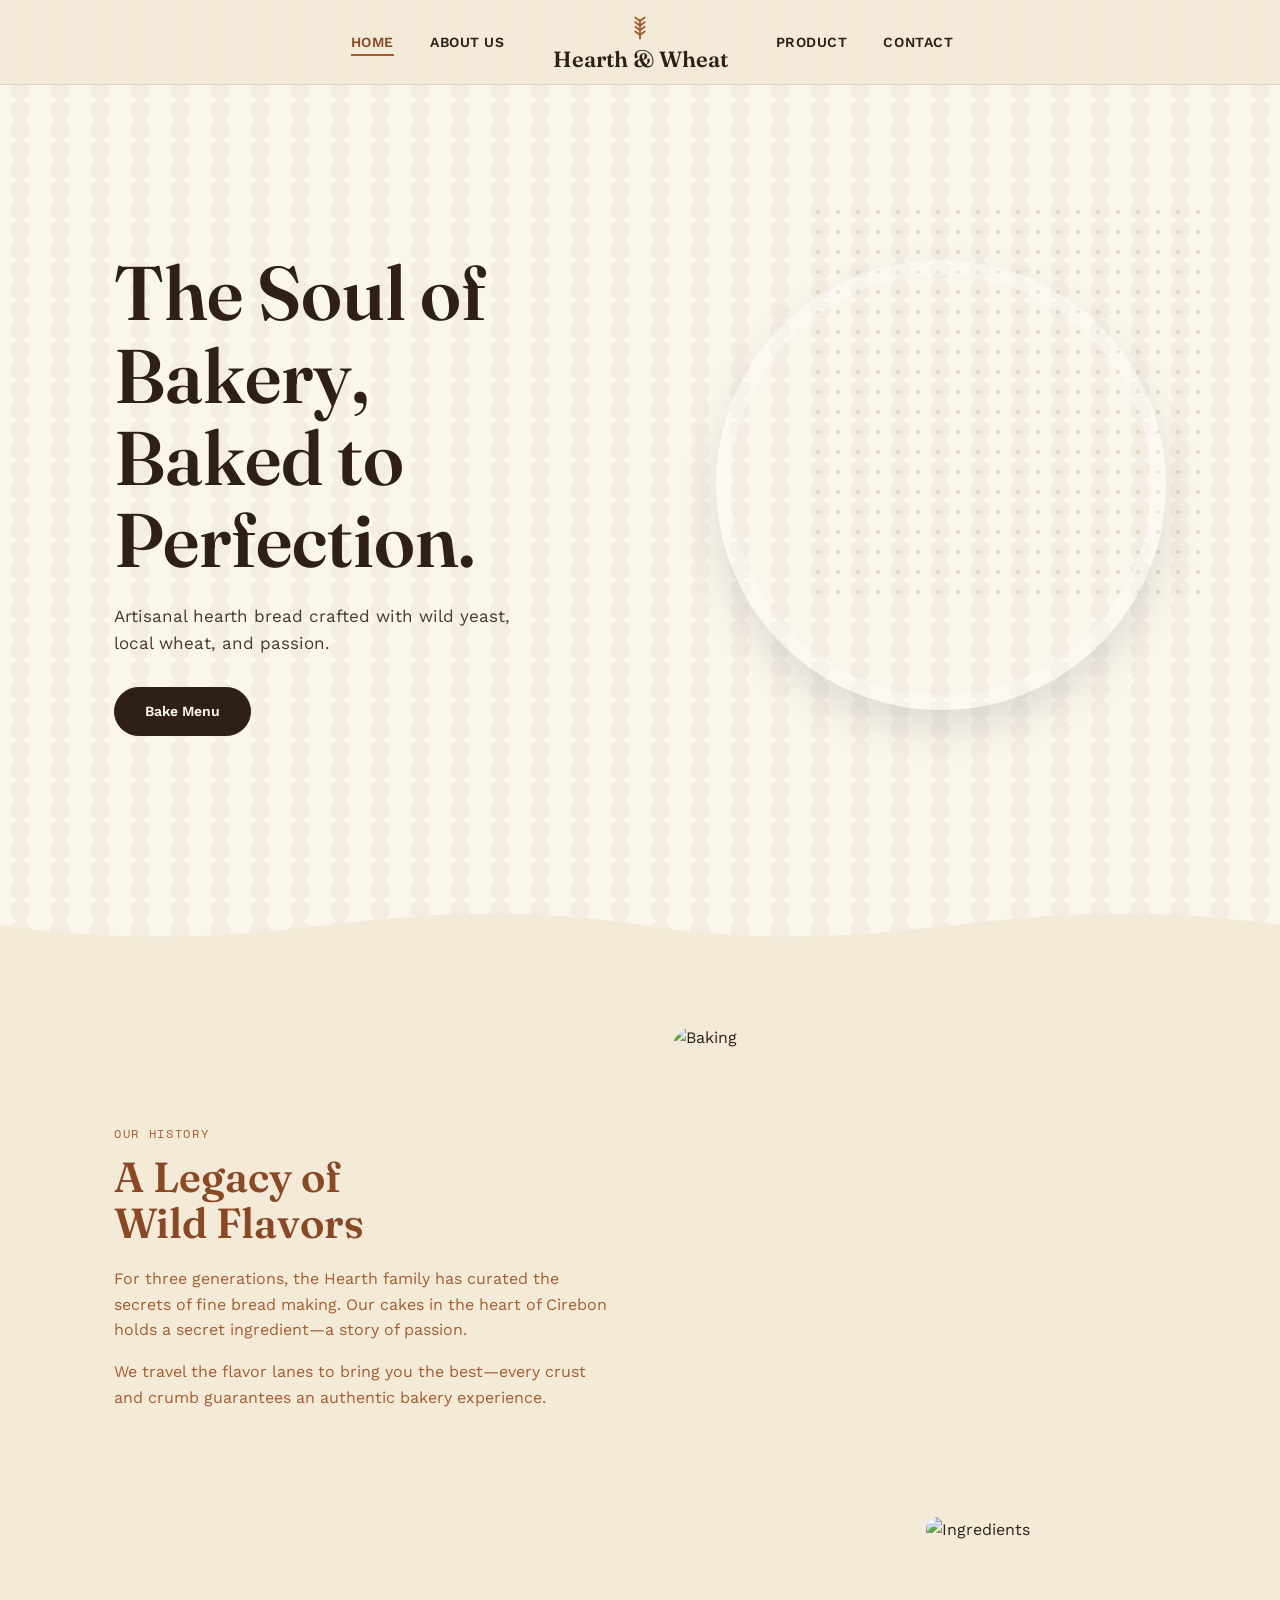
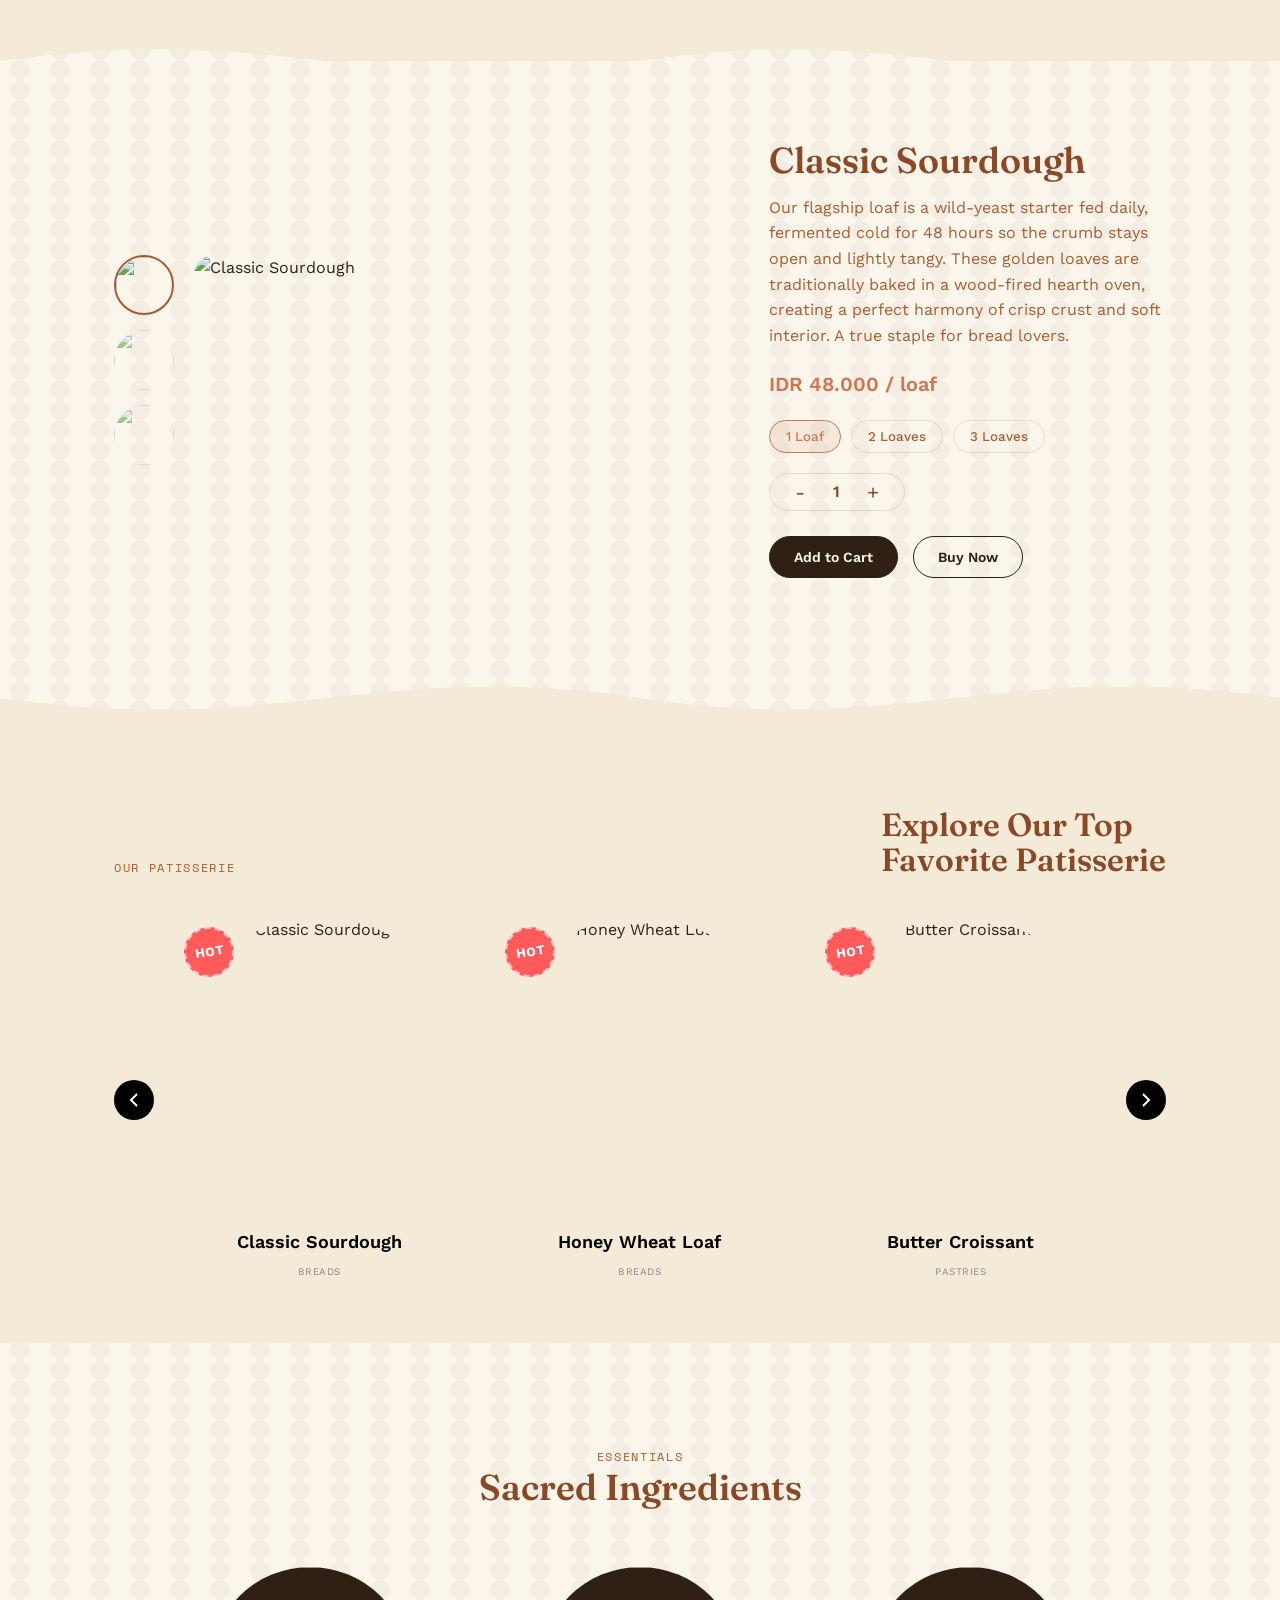
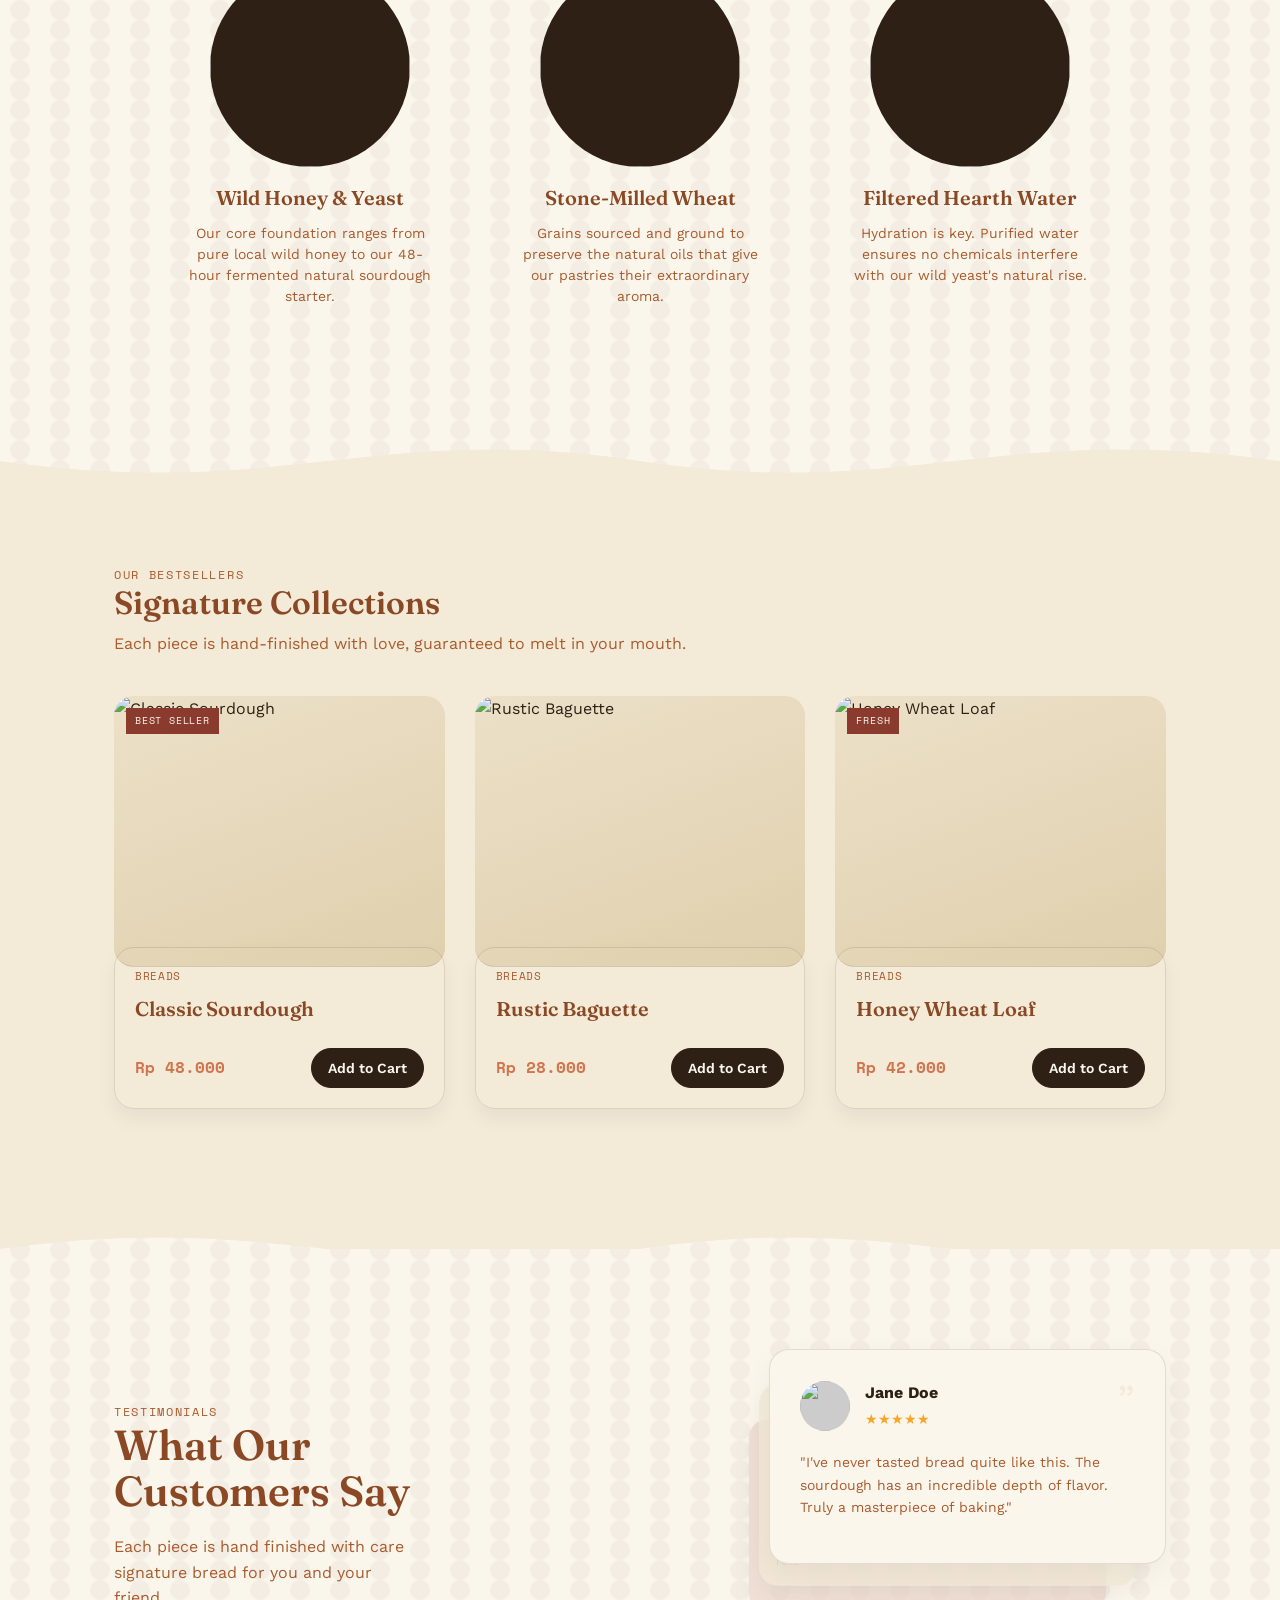
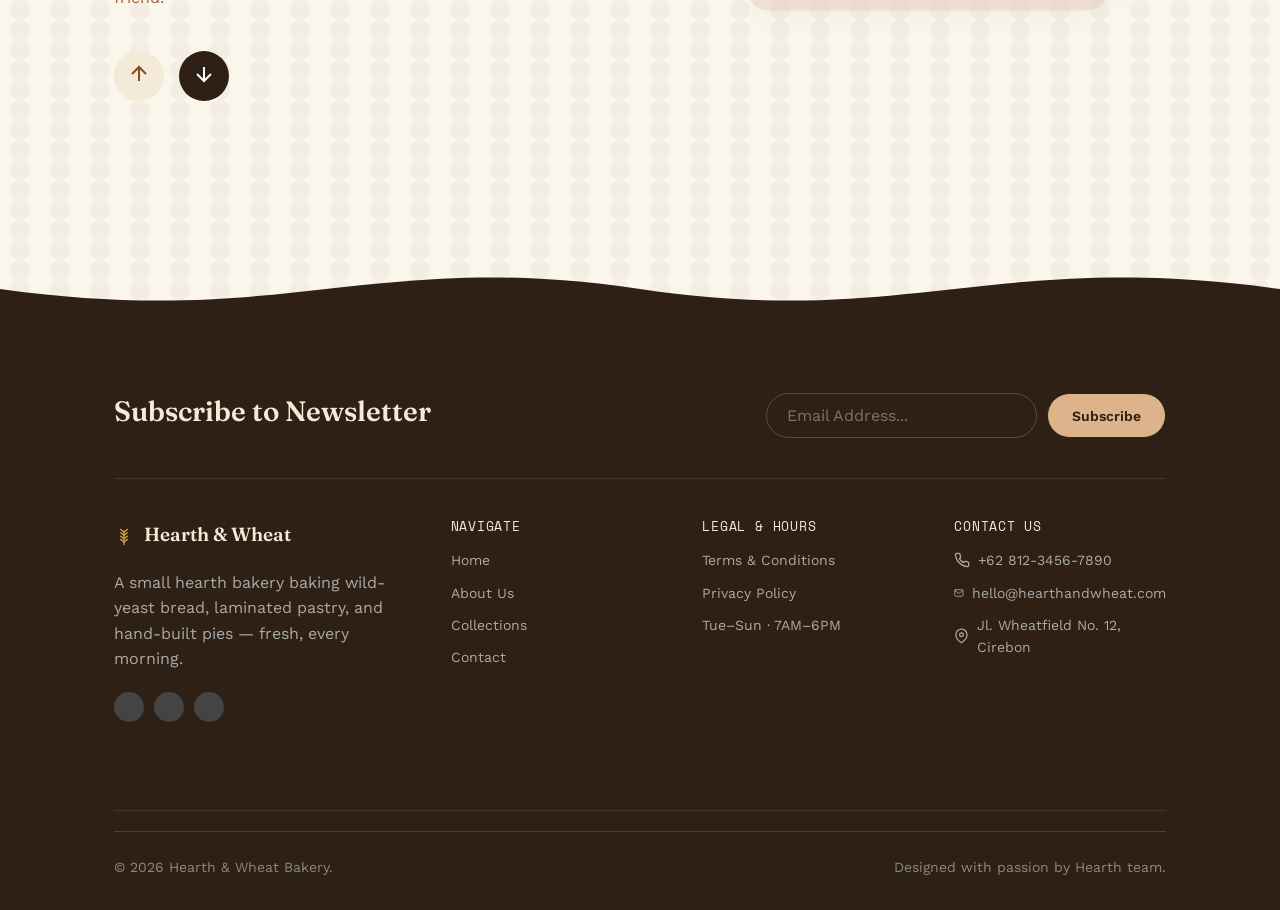
==== commit ce28a9df: "feat: complete website redesign, responsive layouts, unified footer, immersive product detail" ====
--- a/index.html
+++ b/index.html
@@ -10,11 +10,6 @@
 <body class="bg-pattern">
 
 <header class="site-header">
-  <div class="header-top">
-    <div class="wrap">
-      <p>Jl. Wheatfield No. 12, Cirebon &nbsp;|&nbsp; +62 812-3456-7890</p>
-    </div>
-  </div>
   <nav class="nav wrap split-nav">
     <div class="nav-menu">
       <ul class="nav-links nav-left">
@@ -54,10 +49,10 @@
   </svg>
 
     <section style="background-color: var(--cream); padding: 60px 0;">
-    <div class="wrap" style="display:grid; grid-template-columns: 1fr 1fr; gap: 60px; align-items: center;">
+    <div class="wrap split-grid">
       <div class="legacy-copy">
         <span class="eyebrow" style="color: var(--crust);">Our History</span>
-        <h2 style="font-size: 42px; color: var(--crust-dark); margin-top: 10px;">A Legacy of<br>Wild Flavors</h2>
+        <h2 style="font-size: clamp(32px, 8vw, 42px); color: var(--crust-dark); margin-top: 10px;">A Legacy of<br>Wild Flavors</h2>
         <p style="color: var(--crust); margin-top: 20px; line-height: 1.6;">For three generations, the Hearth family has curated the secrets of fine bread making. Our cakes in the heart of Cirebon holds a secret ingredient—a story of passion.</p>
         <p style="color: var(--crust); margin-top: 15px; line-height: 1.6;">We travel the flavor lanes to bring you the best—every crust and crumb guarantees an authentic bakery experience.</p>
       </div>
@@ -72,8 +67,8 @@
     <path d="M0,120 C320,60 420,180 720,120 C1020,60 1120,180 1440,120 L1440,0 L0,0 Z" style="fill:var(--cream);"></path>
   </svg>
 
-    <section class="wrap" style="padding: 80px 0;">
-    <div style="display: grid; grid-template-columns: 1.2fr 0.8fr; gap: 60px; align-items: center;">
+    <section class="wrap" style="padding-top: 80px; padding-bottom: 80px;">
+    <div class="hero-grid">
       <div class="highlight-art" style="position: relative; display: flex;">
         <div style="display: flex; flex-direction: column; gap: 15px; margin-right: 20px; z-index: 2;">
            <img src="https://images.unsplash.com/photo-1509440159596-0249088772ff?w=100&q=80" style="width: 60px; height: 60px; border-radius: 50%; border: 2px solid var(--crust); object-fit: cover;">
@@ -86,21 +81,21 @@
         <h2 style="font-size: 36px; color: var(--crust-dark);">Classic Sourdough</h2>
         <p style="margin-top: 15px; color: var(--crust); line-height: 1.6;">Our flagship loaf is a wild-yeast starter fed daily, fermented cold for 48 hours so the crumb stays open and lightly tangy. These golden loaves are traditionally baked in a wood-fired hearth oven, creating a perfect harmony of crisp crust and soft interior. A true staple for bread lovers.</p>
         <p style="margin-top: 20px; font-size: 20px; font-weight: 600; color: #d1754f;">IDR 48.000 / loaf</p>
-        <div style="display: flex; gap: 10px; margin-top: 20px;">
-          <span style="padding: 8px 16px; border: 1px solid #d1754f; border-radius: 20px; color: #d1754f; background: rgba(209,117,79,0.1); cursor:pointer;">1 Loaf</span>
-          <span style="padding: 8px 16px; border: 1px solid var(--line); border-radius: 20px; color: var(--crust); cursor:pointer;">2 Loaves</span>
-          <span style="padding: 8px 16px; border: 1px solid var(--line); border-radius: 20px; color: var(--crust); cursor:pointer;">3 Loaves</span>
+        <div style="display: flex; gap: 10px; margin-top: 20px; flex-wrap: wrap;" class="loaf-options">
+          <button style="padding: 8px 16px; border: 1px solid #d1754f; border-radius: 20px; color: #d1754f; background: rgba(209,117,79,0.1); cursor:pointer; font-family: var(--body); font-weight: 500;" class="active">1 Loaf</button>
+          <button style="padding: 8px 16px; border: 1px solid var(--line); border-radius: 20px; color: var(--crust); background: transparent; cursor:pointer; font-family: var(--body); font-weight: 500;">2 Loaves</button>
+          <button style="padding: 8px 16px; border: 1px solid var(--line); border-radius: 20px; color: var(--crust); background: transparent; cursor:pointer; font-family: var(--body); font-weight: 500;">3 Loaves</button>
         </div>
         <div style="margin-top: 20px; display: flex; align-items: center; gap: 20px;">
           <div class="qty-selector" style="display: flex; align-items: center; border: 1px solid var(--line); border-radius: 30px; padding: 5px 15px;">
-            <button style="background: none; border: none; font-size: 20px; cursor: pointer; color: var(--crust-dark);">-</button>
-            <span style="margin: 0 20px; font-weight: 600; color:var(--crust-dark);">1</span>
-            <button style="background: none; border: none; font-size: 20px; cursor: pointer; color: var(--crust-dark);">+</button>
+            <button style="background: none; border: none; font-size: 20px; cursor: pointer; color: var(--crust-dark); padding: 0 10px;" onclick="this.nextElementSibling.innerText = Math.max(1, parseInt(this.nextElementSibling.innerText) - 1)">-</button>
+            <span style="margin: 0 15px; font-weight: 600; color:var(--crust-dark); min-width: 12px; text-align: center;">1</span>
+            <button style="background: none; border: none; font-size: 20px; cursor: pointer; color: var(--crust-dark); padding: 0 10px;" onclick="this.previousElementSibling.innerText = parseInt(this.previousElementSibling.innerText) + 1">+</button>
           </div>
         </div>
-        <div style="margin-top: 25px; display: flex; gap: 15px;">
-          <button class="btn btn--primary btn--pill" style="border-radius: 30px; padding: 12px 24px;">Add to Cart</button>
-          <button class="btn btn--ghost btn--pill" style="border-radius: 30px; padding: 12px 24px;">Buy Now</button>
+        <div style="margin-top: 25px; display: flex; gap: 15px; flex-wrap: wrap;">
+          <button class="btn btn--primary btn--pill" style="border-radius: 30px; padding: 12px 24px;" onclick="alert('Added to cart!')">Add to Cart</button>
+          <button class="btn btn--ghost btn--pill" style="border-radius: 30px; padding: 12px 24px;" onclick="alert('Proceeding to checkout!')">Buy Now</button>
         </div>
       </div>
     </div>
@@ -126,7 +121,7 @@
     </div>
   </section>
 
-    <section class="wrap" style="padding: 100px 0; text-align: center;">
+    <section class="wrap" style="padding-top: 100px; padding-bottom: 100px; text-align: center;">
     <span class="eyebrow" style="color: var(--crust);">Essentials</span>
     <h2 style="font-size: 36px; color: var(--crust-dark); margin-bottom: 60px;">Sacred Ingredients</h2>
     <div style="display: flex; justify-content: center; gap: 80px; flex-wrap: wrap;">
@@ -162,7 +157,7 @@
     <div class="wrap">
       <span class="eyebrow" style="color: var(--crust);">Our Bestsellers</span>
       <h2 style="font-size: 32px; color: var(--crust-dark); margin-bottom: 40px;">Signature Collections<br><span style="font-size:16px; font-family: var(--body); font-weight:normal; color:var(--crust);">Each piece is hand-finished with love, guaranteed to melt in your mouth.</span></h2>
-      <div class="collection-grid" data-signature-grid style="display: grid; grid-template-columns: repeat(3, 1fr); gap: 30px;">
+      <div class="collection-grid" data-signature-grid>
               </div>
     </div>
   </section>
@@ -171,13 +166,13 @@
     <path d="M0,120 C320,60 420,180 720,120 C1020,60 1120,180 1440,120 L1440,0 L0,0 Z" style="fill:var(--cream);"></path>
   </svg>
 
-    <section class="wrap" style="padding: 100px 0;">
-    <div style="display: grid; grid-template-columns: 1fr 1fr; gap: 60px; align-items: center;">
+    <section class="wrap" style="padding-top: 100px; padding-bottom: 100px;">
+    <div class="testimonials-grid">
       <div>
         <span class="eyebrow" style="color: var(--crust);">Testimonials</span>
-        <h2 style="font-size: 42px; color: var(--crust-dark); margin-bottom: 20px;">What Our<br>Customers Say</h2>
+        <h2 style="font-size: clamp(32px, 8vw, 42px); color: var(--crust-dark); margin-bottom: 20px;">What Our<br>Customers Say</h2>
         <p style="color: var(--crust); margin-bottom: 40px; max-width: 30ch;">Each piece is hand finished with care signature bread for you and your friend.</p>
-        <div style="display: flex; flex-direction: column; gap: 15px;">
+        <div style="display: flex; gap: 15px;" class="testi-arrows">
           <button class="testi-btn prev" style="width: 50px; height: 50px; border-radius: 50%; border:none; background:var(--cream); color:var(--crust-dark); cursor:pointer;"><svg viewBox="0 0 24 24" width="24" height="24" fill="none" stroke="currentColor" stroke-width="2" style="margin:auto;"><path d="M12 19V5M5 12l7-7 7 7"/></svg></button>
           <button class="testi-btn next" style="width: 50px; height: 50px; border-radius: 50%; border:none; background:var(--walnut); color:white; cursor:pointer;"><svg viewBox="0 0 24 24" width="24" height="24" fill="none" stroke="currentColor" stroke-width="2" style="margin:auto;"><path d="M12 5v14M19 12l-7 7-7-7"/></svg></button>
         </div>
@@ -227,19 +222,19 @@
   </svg>
 </main>
 
-<footer style="background-color: var(--walnut); padding-top: 40px; padding-bottom: 40px;">
+<footer>
   <div class="wrap">
     <div style="display: flex; justify-content: space-between; align-items: center; border-bottom: 1px solid rgba(255,255,255,0.1); padding-bottom: 40px; margin-bottom: 40px; flex-wrap: wrap; gap: 20px;">
       <div>
         <h3 style="color: var(--cream); font-size: 28px; margin-bottom: 10px;">Subscribe to Newsletter</h3>
       </div>
-      <form data-newsletter-form style="display: flex; gap: 10px;">
-        <input type="email" placeholder="Email Address..." required aria-label="Email address" style="padding: 12px 20px; border-radius: 30px; border: 1px solid rgba(255,255,255,0.2); background: transparent; color: white; width: 300px;">
-        <button type="submit" class="btn btn--primary btn--pill" style="border-radius: 30px; padding: 12px 24px;">Subscribe</button>
+      <form data-newsletter-form style="display: flex; gap: 10px; width: 100%; max-width: 400px; flex-wrap: wrap;">
+        <input type="email" placeholder="Email Address..." required aria-label="Email address" style="flex: 1; min-width: 200px; padding: 12px 20px; border-radius: 30px; border: 1px solid rgba(255,255,255,0.2); background: transparent; color: white;">
+        <button type="submit" class="btn btn--primary btn--pill" style="border-radius: 30px; padding: 12px 24px; background: #dcb38a; color: var(--walnut); white-space: nowrap;" onclick="event.preventDefault(); alert('Subscribed!')">Subscribe</button>
       </form>
     </div>
     
-    <div class="footer-top" style="display: flex; justify-content: space-between; flex-wrap: wrap; gap: 40px;">
+    <div class="footer-top">
       <div style="flex: 1; min-width: 250px;">
         <div class="footer-brand" style="color: var(--cream);"><span data-wheat-mark="20"></span>Hearth &amp; Wheat</div>
         <p style="color: #aaa; margin-top: 20px;">A small hearth bakery baking wild-yeast bread, laminated pastry, and hand-built pies — fresh, every morning.</p>
@@ -250,7 +245,7 @@
         </div>
       </div>
       <div class="footer-col" style="flex: 1; min-width: 150px;">
-        <h4 style="color: var(--cream);">Navigation</h4>
+        <h4 style="color: var(--cream);">Navigate</h4>
         <ul>
           <li><a href="index.html" style="color: #aaa;">Home</a></li>
           <li><a href="about.html" style="color: #aaa;">About Us</a></li>
@@ -259,18 +254,28 @@
         </ul>
       </div>
       <div class="footer-col" style="flex: 1; min-width: 150px;">
-        <h4 style="color: var(--cream);">Legal</h4>
+        <h4 style="color: var(--cream);">Legal &amp; Hours</h4>
         <ul>
-          <li style="color: #aaa;">Terms & Conditions</li>
+          <li style="color: #aaa;">Terms &amp; Conditions</li>
           <li style="color: #aaa;">Privacy Policy</li>
+          <li style="color: #aaa;">Tue–Sun &middot; 7AM–6PM</li>
         </ul>
       </div>
       <div class="footer-col" style="flex: 1; min-width: 200px;">
         <h4 style="color: var(--cream);">Contact Us</h4>
         <ul style="color: #aaa;">
-          <li>📞 +62 812-3456-7890</li>
-          <li>✉️ hello@hearthandwheat.com</li>
-          <li>📍 Jl. Wheatfield No. 12, Cirebon</li>
+          <li style="display: flex; gap: 8px; align-items: center;">
+            <svg width="16" height="16" viewBox="0 0 24 24" fill="none" stroke="currentColor" stroke-width="2" stroke-linecap="round" stroke-linejoin="round"><path d="M22 16.92v3a2 2 0 0 1-2.18 2 19.79 19.79 0 0 1-8.63-3.07 19.5 19.5 0 0 1-6-6 19.79 19.79 0 0 1-3.07-8.67A2 2 0 0 1 4.11 2h3a2 2 0 0 1 2 1.72 12.84 12.84 0 0 0 .7 2.81 2 2 0 0 1-.45 2.11L8.09 9.91a16 16 0 0 0 6 6l1.27-1.27a2 2 0 0 1 2.11-.45 12.84 12.84 0 0 0 2.81.7A2 2 0 0 1 22 16.92z"></path></svg>
+            +62 812-3456-7890
+          </li>
+          <li style="display: flex; gap: 8px; align-items: center;">
+            <svg width="16" height="16" viewBox="0 0 24 24" fill="none" stroke="currentColor" stroke-width="2" stroke-linecap="round" stroke-linejoin="round"><path d="M4 4h16c1.1 0 2 .9 2 2v12c0 1.1-.9 2-2 2H4c-1.1 0-2-.9-2-2V6c0-1.1.9-2 2-2z"></path><polyline points="22,6 12,13 2,6"></polyline></svg>
+            hello@hearthandwheat.com
+          </li>
+          <li style="display: flex; gap: 8px; align-items: center;">
+            <svg width="16" height="16" viewBox="0 0 24 24" fill="none" stroke="currentColor" stroke-width="2" stroke-linecap="round" stroke-linejoin="round"><path d="M21 10c0 7-9 13-9 13s-9-6-9-13a9 9 0 0 1 18 0z"></path><circle cx="12" cy="10" r="3"></circle></svg>
+            Jl. Wheatfield No. 12, Cirebon
+          </li>
         </ul>
       </div>
     </div>
@@ -282,6 +287,7 @@
   </div>
 </footer>
 
+
 <script src="script.js"></script>
 </body>
 </html>
--- a/styles.css
+++ b/styles.css
@@ -29,6 +29,7 @@
   font-size:16px;
   line-height:1.6;
   -webkit-font-smoothing:antialiased;
+  overflow-x: hidden;
 }
 img{ max-width:100%; display:block; }
 a{ color:inherit; text-decoration:none; }
@@ -517,6 +518,38 @@
   gap:64px;
   align-items:flex-start;
 }
+
+/* ==========================================================================
+   Immersive Hero Layout (Product Detail)
+   ========================================================================== */
+.hero-product-art {
+  width: 100%;
+  height: 65vh;
+  max-height: 800px;
+  min-height: 400px;
+  background: var(--walnut);
+  position: relative;
+  overflow: hidden;
+}
+
+.product-floating-card {
+  background: var(--paper);
+  border-radius: 20px;
+  padding: 50px;
+  box-shadow: 0 20px 50px rgba(0,0,0,0.1);
+  display: grid;
+  grid-template-columns: 1fr 1fr;
+  gap: 60px;
+  border: 1px solid rgba(219,198,171,0.5);
+}
+
+@media (max-width: 900px) {
+  .product-floating-card {
+    grid-template-columns: 1fr;
+    gap: 40px;
+    padding: 30px 20px;
+  }
+}
 .detail-art{
   background:linear-gradient(160deg,#ECE0C8,#DFD0AD);
   border:1px solid var(--line);
@@ -632,7 +665,12 @@
   .footer-top{ grid-template-columns:1fr 1fr; }
 }
 @media (max-width:520px){
-  .footer-top{ grid-template-columns:1fr; }
+  .footer-top{ 
+    grid-template-columns:1fr 1fr; 
+    gap: 40px 20px;
+  }
+  .footer-top > div:first-child { grid-column: span 2; }
+  .footer-top > div:last-child { grid-column: span 2; }
   .detail-grid, .contact-grid{ grid-template-columns:1fr; gap:40px; }
 }
 
@@ -1024,3 +1062,119 @@
     grid-template-columns: 1fr;
   }
 }
+
+/* ==========================================================================
+   Responsive Grids (Mobile & Tablet Layout Fixes)
+   ========================================================================== */
+
+.editorial-grid {
+  display: grid;
+  grid-template-columns: 1fr 1.2fr;
+  gap: 80px;
+}
+
+.baker-card {
+  position: absolute; 
+  bottom: -30px; 
+  right: -30px; 
+  background: var(--paper); 
+  color: var(--walnut); 
+  padding: 20px 30px; 
+  border-radius: 20px; 
+  box-shadow: 0 10px 30px rgba(0,0,0,0.15);
+}
+
+.split-grid {
+  display: grid;
+  grid-template-columns: 1fr 1fr;
+  gap: 60px;
+  align-items: center;
+}
+
+.hero-grid {
+  display: grid;
+  grid-template-columns: 1.2fr 0.8fr;
+  gap: 60px;
+  align-items: center;
+}
+
+.features-grid {
+  display: flex;
+  justify-content: center;
+  gap: 80px;
+  flex-wrap: wrap;
+}
+
+.collection-grid {
+  display: grid;
+  grid-template-columns: repeat(3, 1fr);
+  gap: 30px;
+}
+
+.testimonials-grid {
+  display: grid;
+  grid-template-columns: 1fr 1fr;
+  gap: 60px;
+  align-items: center;
+}
+
+@media (max-width: 900px) {
+  .hero-grid, .split-grid, .editorial-grid {
+    grid-template-columns: 1fr;
+    gap: 40px;
+  }
+  .baker-card {
+    right: 20px;
+    bottom: -20px;
+    padding: 15px 20px;
+  }
+  .collection-grid {
+    grid-template-columns: repeat(2, 1fr);
+  }
+  .testimonials-grid {
+    grid-template-columns: 1fr;
+  }
+  .header-top {
+    padding: 10px 20px;
+    line-height: 1.4;
+  }
+  .header-divider {
+    display: none;
+  }
+  .testi-card {
+    right: 50% !important;
+    transform: translateX(50%) !important;
+    width: 100% !important;
+    max-width: 400px;
+  }
+  .testi-card:nth-child(2) {
+    top: 20px !important;
+    transform: translateX(50%) scale(0.95) !important;
+  }
+  .testi-card:nth-child(3) {
+    top: 40px !important;
+    transform: translateX(50%) scale(0.9) !important;
+  }
+}
+
+@media (max-width: 600px) {
+  .collection-grid {
+    grid-template-columns: 1fr;
+  }
+  .filter-tabs {
+    flex-wrap: wrap;
+    justify-content: center;
+  }
+}
+
+/* Fix overlapping cards on mobile (About Page) */
+@media (max-width: 768px) {
+  .value-card-editorial {
+    transform: none !important; /* Disable dynamic rotation on mobile */
+    width: 100%;
+    max-width: 380px;
+  }
+  .value-cards-container {
+    gap: 20px;
+  }
+}
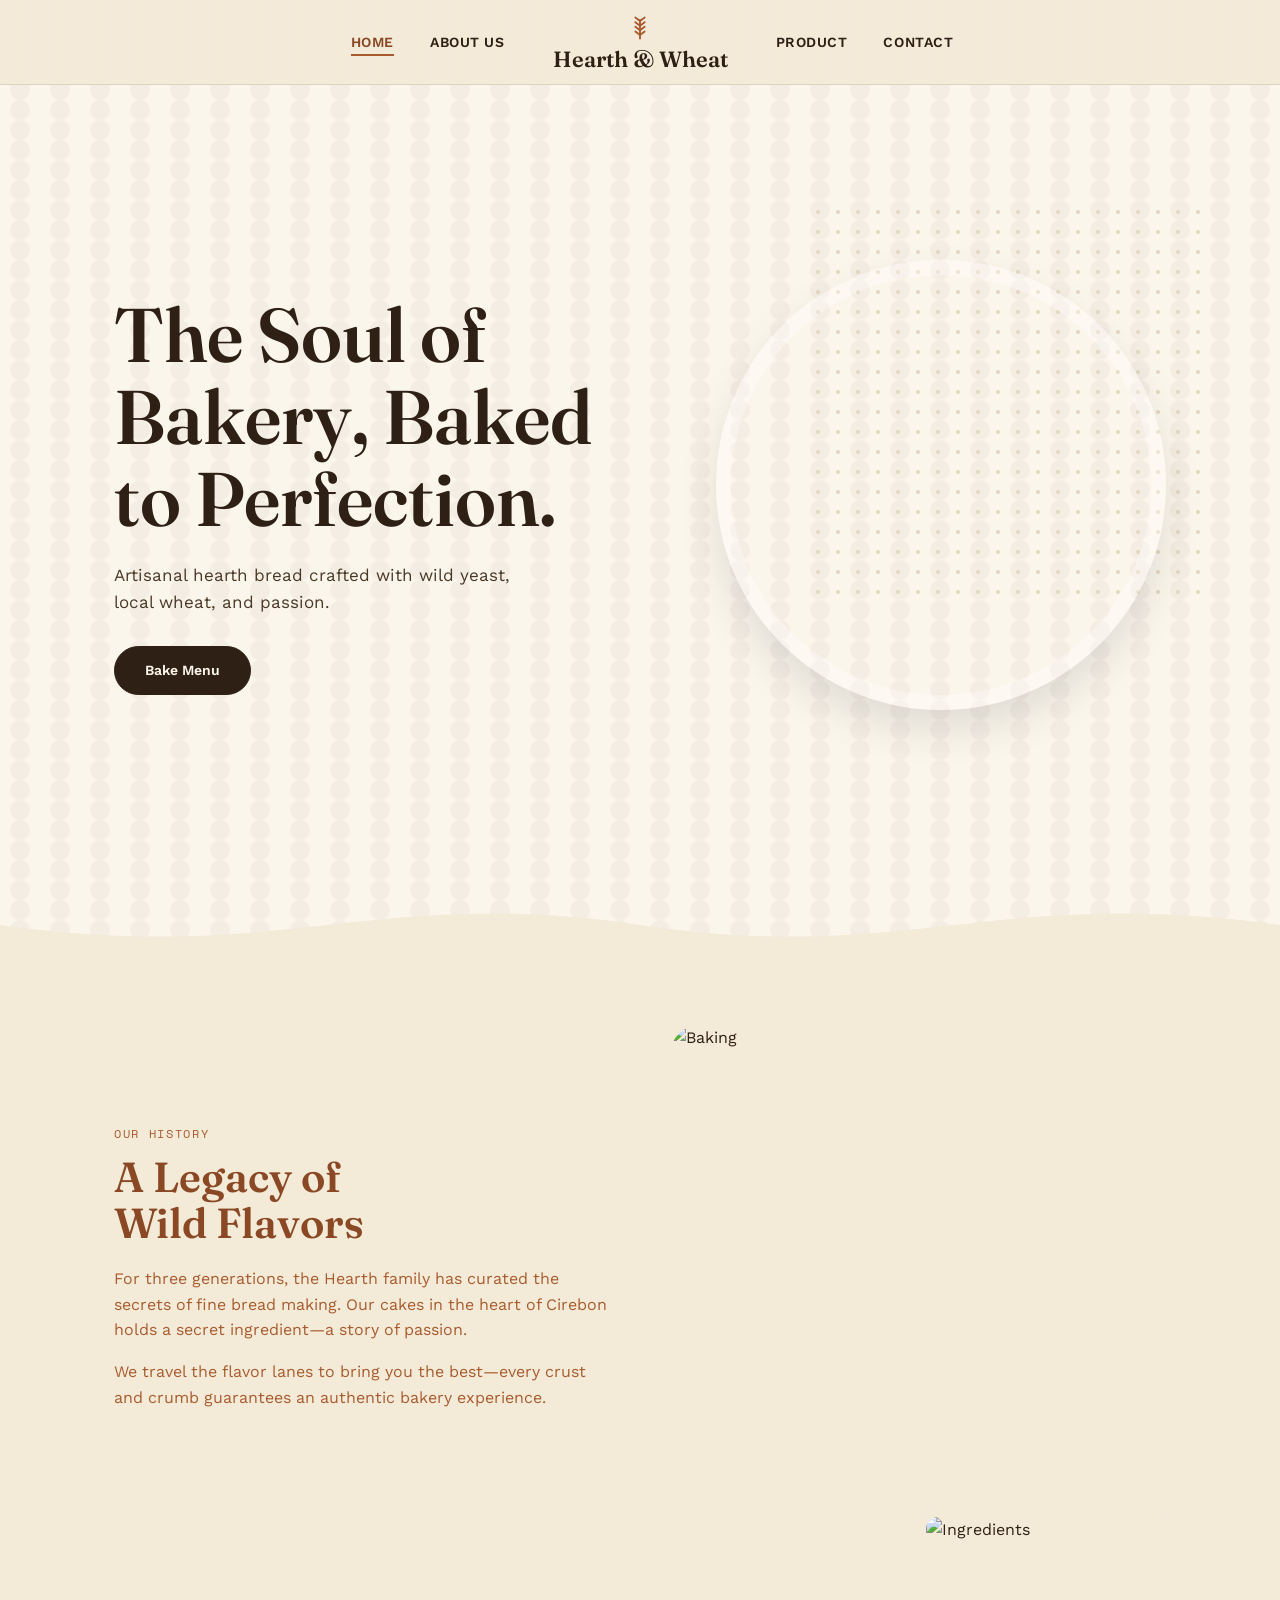
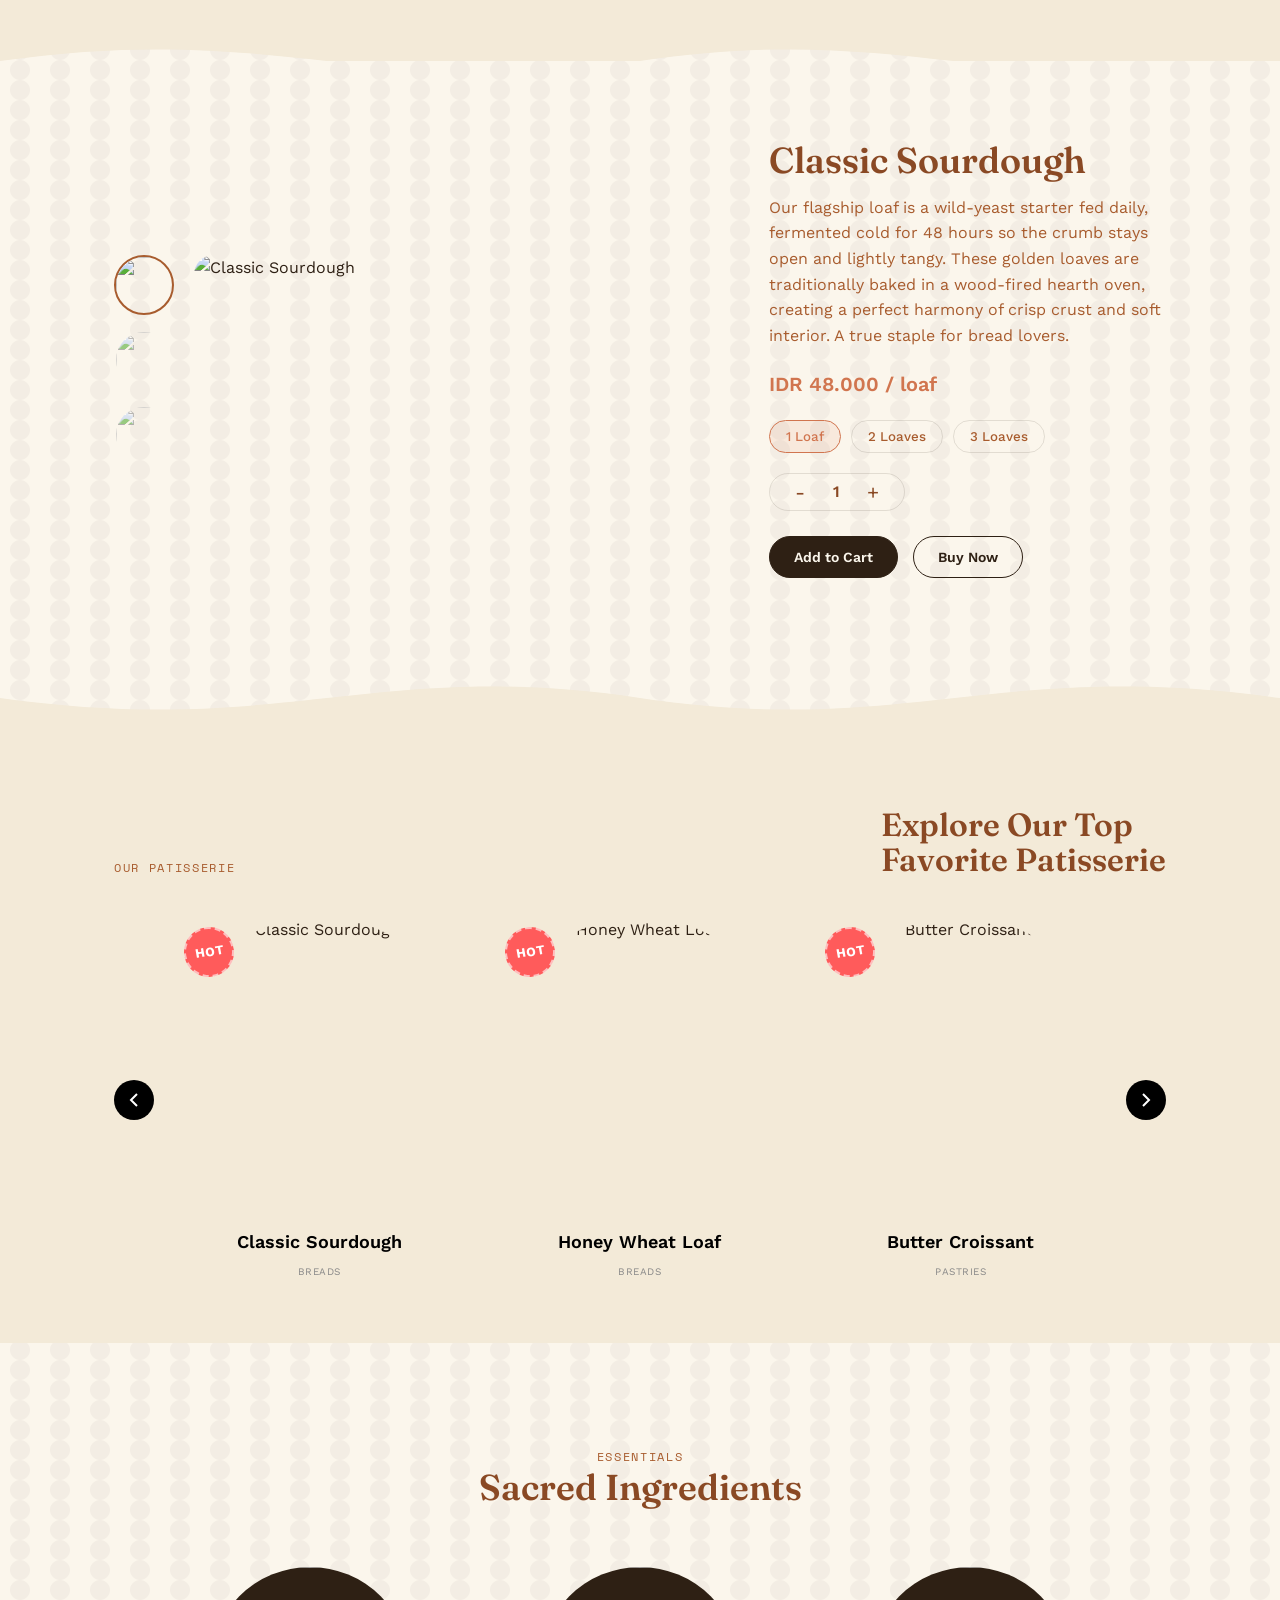
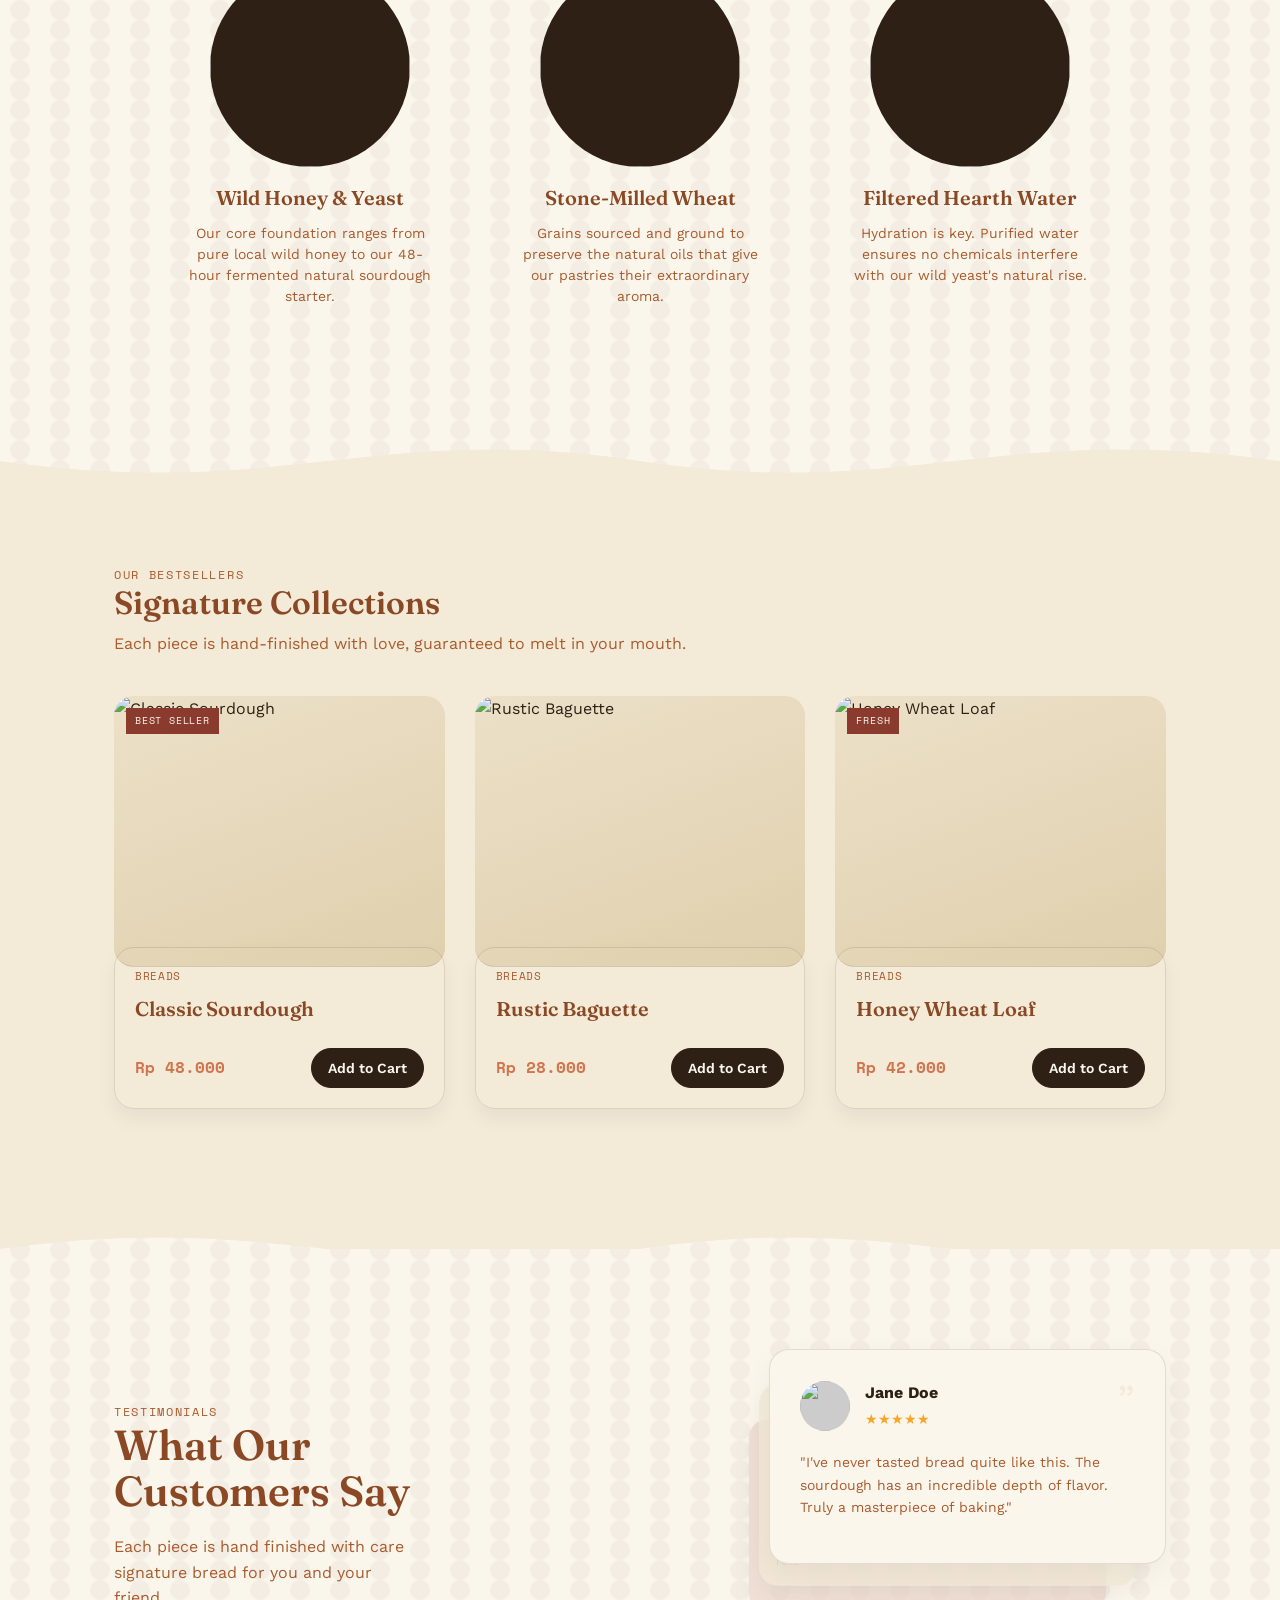
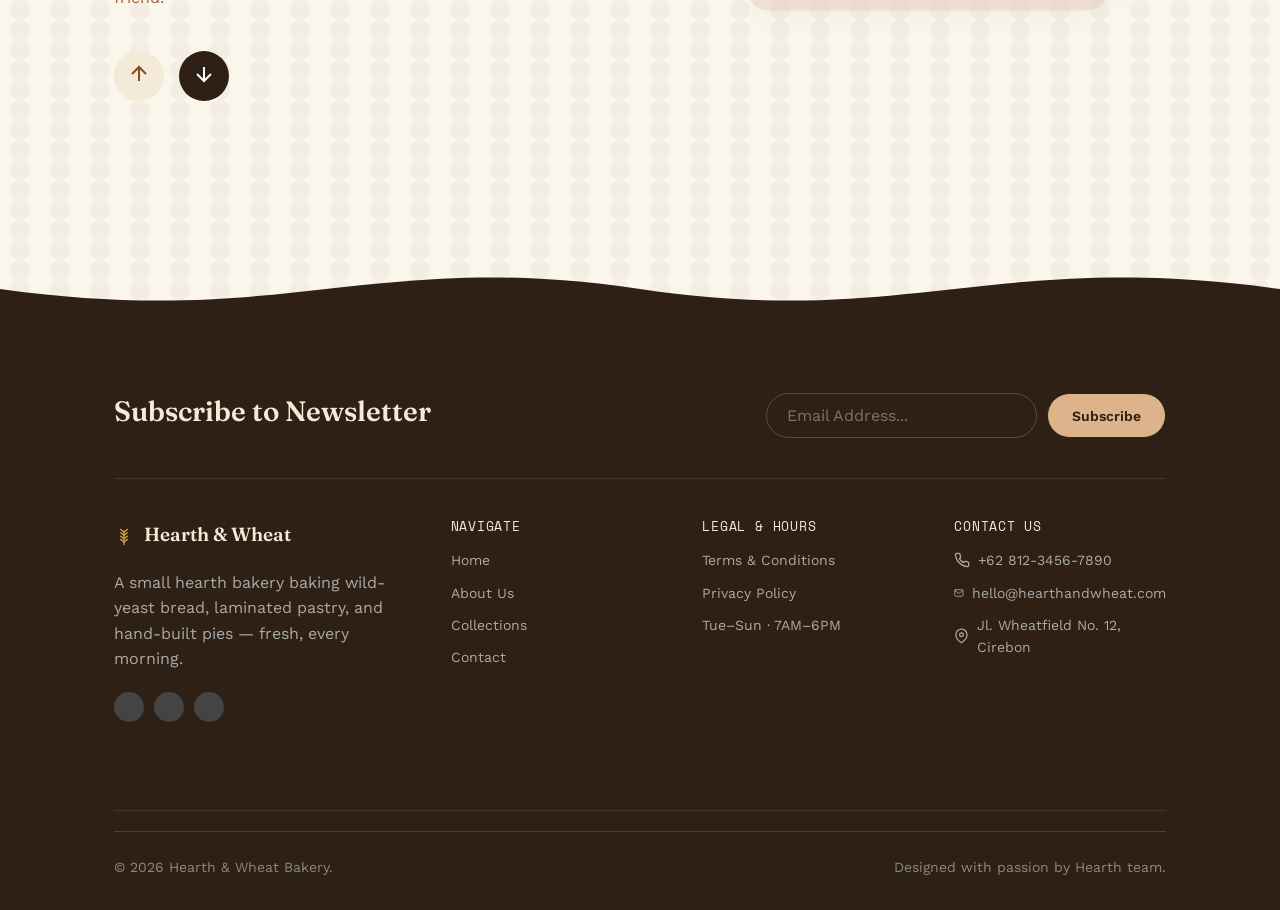
==== commit 383bf56a: "Refine hero UI and loaf options functionality" ====
--- a/index.html
+++ b/index.html
@@ -32,7 +32,7 @@
 <main>
     <section class="hero wrap relative">
     <div class="hero-copy">
-      <h1>The Soul of Bakery,<br>Baked to Perfection.</h1>
+      <h1>The Soul of Bakery, Baked to Perfection.</h1>
       <p class="lead" style="max-width: 40ch;">Artisanal hearth bread crafted with wild yeast, local wheat, and passion.</p>
       <div class="hero-actions" style="margin-top: 30px;">
         <a href="product.html" class="btn btn--primary btn--pill" style="border-radius: 30px; padding: 12px 30px;">Bake Menu</a>
@@ -40,7 +40,7 @@
     </div>
     <div class="hero-art" style="position: relative; display: flex; justify-content: flex-end;">
       <div class="pattern-bg" style="position:absolute; top: -50px; right: -50px; width: 400px; height: 400px; background-image: url('data:image/svg+xml;utf8,<svg width=\'20\' height=\'20\' xmlns=\'http://www.w3.org/2000/svg\'><circle cx=\'2\' cy=\'2\' r=\'2\' fill=\'%23E2D7C1\'/></svg>'); z-index: -1;"></div>
-      <img src="https://images.unsplash.com/photo-1549931319-a545dcf3bc73?w=800&q=80" alt="Bread platter" style="width: 100%; max-width: 450px; aspect-ratio: 1; object-fit: cover; border-radius: 50%; box-shadow: 0 20px 40px rgba(0,0,0,0.1); border: 15px solid rgba(255,255,255,0.3);">
+      <img src="https://images.unsplash.com/photo-1586444248902-2f64eddc13df?w=800&q=80" alt="Bread platter" style="width: 100%; max-width: 450px; aspect-ratio: 1; object-fit: cover; border-radius: 50%; box-shadow: 0 20px 40px rgba(0,0,0,0.1); border: 15px solid rgba(255,255,255,0.3);">
     </div>
   </section>
 
@@ -69,22 +69,22 @@
 
     <section class="wrap" style="padding-top: 80px; padding-bottom: 80px;">
     <div class="hero-grid">
-      <div class="highlight-art" style="position: relative; display: flex;">
-        <div style="display: flex; flex-direction: column; gap: 15px; margin-right: 20px; z-index: 2;">
-           <img src="https://images.unsplash.com/photo-1509440159596-0249088772ff?w=100&q=80" style="width: 60px; height: 60px; border-radius: 50%; border: 2px solid var(--crust); object-fit: cover;">
-           <img src="https://images.unsplash.com/photo-1598373182133-52452f7691ef?w=100&q=80" style="width: 60px; height: 60px; border-radius: 50%; opacity: 0.6; object-fit: cover;">
-           <img src="https://images.unsplash.com/photo-1626082927389-6cd097cdc6ec?w=100&q=80" style="width: 60px; height: 60px; border-radius: 50%; opacity: 0.6; object-fit: cover;">
-        </div>
-        <img src="https://images.unsplash.com/photo-1509440159596-0249088772ff?w=800&q=80" alt="Classic Sourdough" style="width: 100%; border-radius: 20px; object-fit: cover;">
+      <div class="highlight-art">
+        <div class="highlight-thumbnails">
+           <img src="https://images.unsplash.com/photo-1509440159596-0249088772ff?w=100&q=80" onclick="changeHero(0, this)" style="width: 60px; height: 60px; border-radius: 50%; border: 2px solid var(--crust); object-fit: cover; cursor: pointer;" class="hero-thumb">
+           <img src="https://images.unsplash.com/photo-1598373182133-52452f7691ef?w=100&q=80" onclick="changeHero(1, this)" style="width: 60px; height: 60px; border-radius: 50%; opacity: 0.6; object-fit: cover; border: 2px solid transparent; cursor: pointer;" class="hero-thumb">
+           <img src="https://images.unsplash.com/photo-1626082927389-6cd097cdc6ec?w=100&q=80" onclick="changeHero(2, this)" style="width: 60px; height: 60px; border-radius: 50%; opacity: 0.6; object-fit: cover; border: 2px solid transparent; cursor: pointer;" class="hero-thumb">
+        </div>
+        <img id="hero-main-img" src="https://images.unsplash.com/photo-1509440159596-0249088772ff?w=800&q=80" alt="Classic Sourdough" style="flex: 1; min-width: 0; width: 100%; border-radius: 20px; object-fit: cover; transition: opacity 0.3s ease;">
       </div>
       <div class="highlight-info">
-        <h2 style="font-size: 36px; color: var(--crust-dark);">Classic Sourdough</h2>
-        <p style="margin-top: 15px; color: var(--crust); line-height: 1.6;">Our flagship loaf is a wild-yeast starter fed daily, fermented cold for 48 hours so the crumb stays open and lightly tangy. These golden loaves are traditionally baked in a wood-fired hearth oven, creating a perfect harmony of crisp crust and soft interior. A true staple for bread lovers.</p>
-        <p style="margin-top: 20px; font-size: 20px; font-weight: 600; color: #d1754f;">IDR 48.000 / loaf</p>
+        <h2 id="hero-main-title" style="font-size: 36px; color: var(--crust-dark);">Classic Sourdough</h2>
+        <p id="hero-main-desc" style="margin-top: 15px; color: var(--crust); line-height: 1.6;">Our flagship loaf is a wild-yeast starter fed daily, fermented cold for 48 hours so the crumb stays open and lightly tangy. These golden loaves are traditionally baked in a wood-fired hearth oven, creating a perfect harmony of crisp crust and soft interior. A true staple for bread lovers.</p>
+        <p id="hero-main-price" style="margin-top: 20px; font-size: 20px; font-weight: 600; color: #d1754f;">IDR 48.000 / loaf</p>
         <div style="display: flex; gap: 10px; margin-top: 20px; flex-wrap: wrap;" class="loaf-options">
-          <button style="padding: 8px 16px; border: 1px solid #d1754f; border-radius: 20px; color: #d1754f; background: rgba(209,117,79,0.1); cursor:pointer; font-family: var(--body); font-weight: 500;" class="active">1 Loaf</button>
-          <button style="padding: 8px 16px; border: 1px solid var(--line); border-radius: 20px; color: var(--crust); background: transparent; cursor:pointer; font-family: var(--body); font-weight: 500;">2 Loaves</button>
-          <button style="padding: 8px 16px; border: 1px solid var(--line); border-radius: 20px; color: var(--crust); background: transparent; cursor:pointer; font-family: var(--body); font-weight: 500;">3 Loaves</button>
+          <button class="active" onclick="selectLoaf(this)">1 Loaf</button>
+          <button onclick="selectLoaf(this)">2 Loaves</button>
+          <button onclick="selectLoaf(this)">3 Loaves</button>
         </div>
         <div style="margin-top: 20px; display: flex; align-items: center; gap: 20px;">
           <div class="qty-selector" style="display: flex; align-items: center; border: 1px solid var(--line); border-radius: 30px; padding: 5px 15px;">
--- a/styles.css
+++ b/styles.css
@@ -331,6 +331,14 @@
 @media (max-width: 900px){
   .hero{ grid-template-columns:1fr; }
   .hero-art{ order:-1; }
+  .hero-copy {
+    text-align: center;
+    display: flex;
+    flex-direction: column;
+    align-items: center;
+  }
+  .hero h1 { margin-top: 0; }
+  .hero p.lead { margin-top: 15px; }
 }
 
 section{ padding-top:clamp(56px, 8vw, 100px); padding-bottom:clamp(56px, 8vw, 100px); }
@@ -1073,6 +1081,37 @@
   gap: 80px;
 }
 
+.highlight-art {
+  position: relative;
+  display: flex;
+}
+
+.highlight-thumbnails {
+  display: flex;
+  flex-direction: column;
+  gap: 15px;
+  margin-right: 20px;
+  z-index: 2;
+}
+
+.loaf-options button {
+  padding: 8px 16px;
+  border: 1px solid var(--line);
+  border-radius: 20px;
+  color: var(--crust);
+  background: transparent;
+  cursor: pointer;
+  font-family: var(--body);
+  font-weight: 500;
+  transition: all 0.2s ease;
+}
+
+.loaf-options button.active {
+  border-color: #d1754f;
+  color: #d1754f;
+  background: rgba(209,117,79,0.1);
+}
+
 .baker-card {
   position: absolute; 
   bottom: -30px; 
@@ -1123,6 +1162,15 @@
     grid-template-columns: 1fr;
     gap: 40px;
   }
+  .highlight-art {
+    flex-direction: column-reverse !important;
+    align-items: center;
+    gap: 20px;
+  }
+  .highlight-thumbnails {
+    flex-direction: row !important;
+    margin-right: 0 !important;
+  }
   .baker-card {
     right: 20px;
     bottom: -20px;
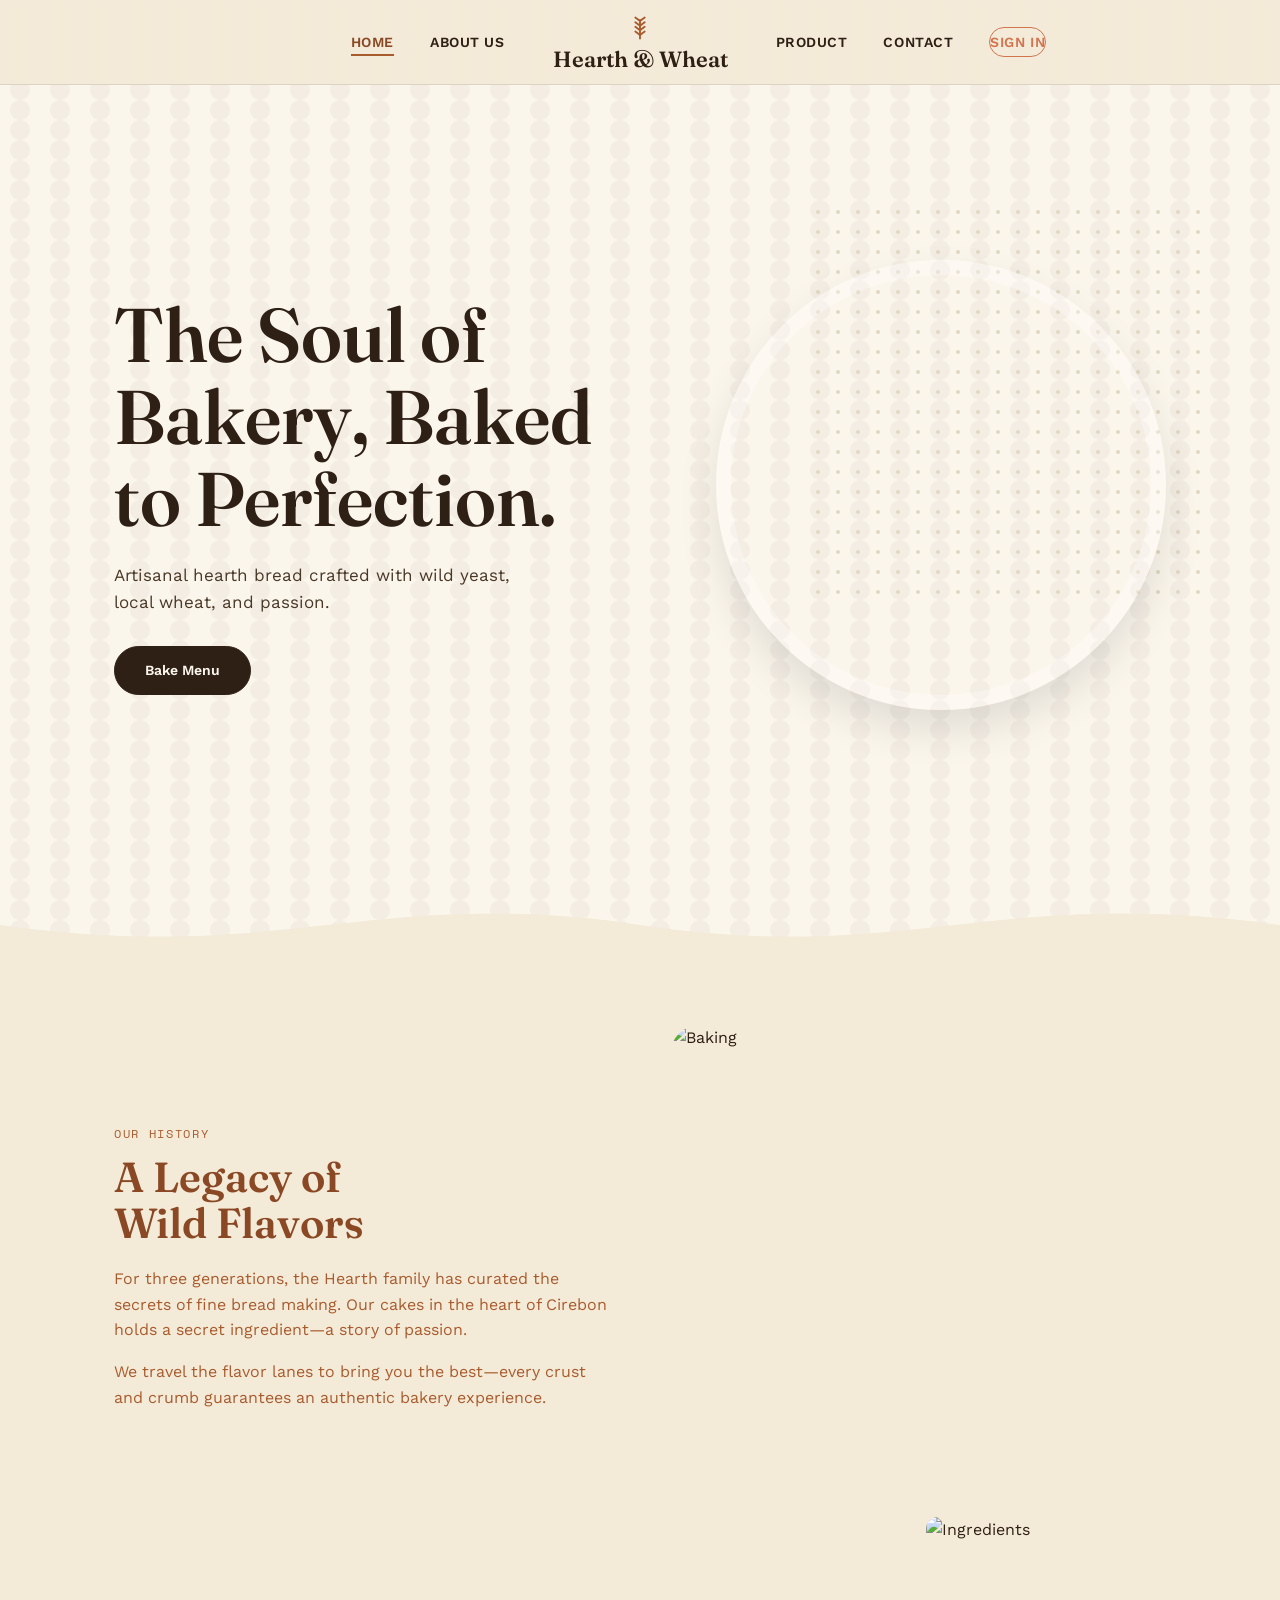
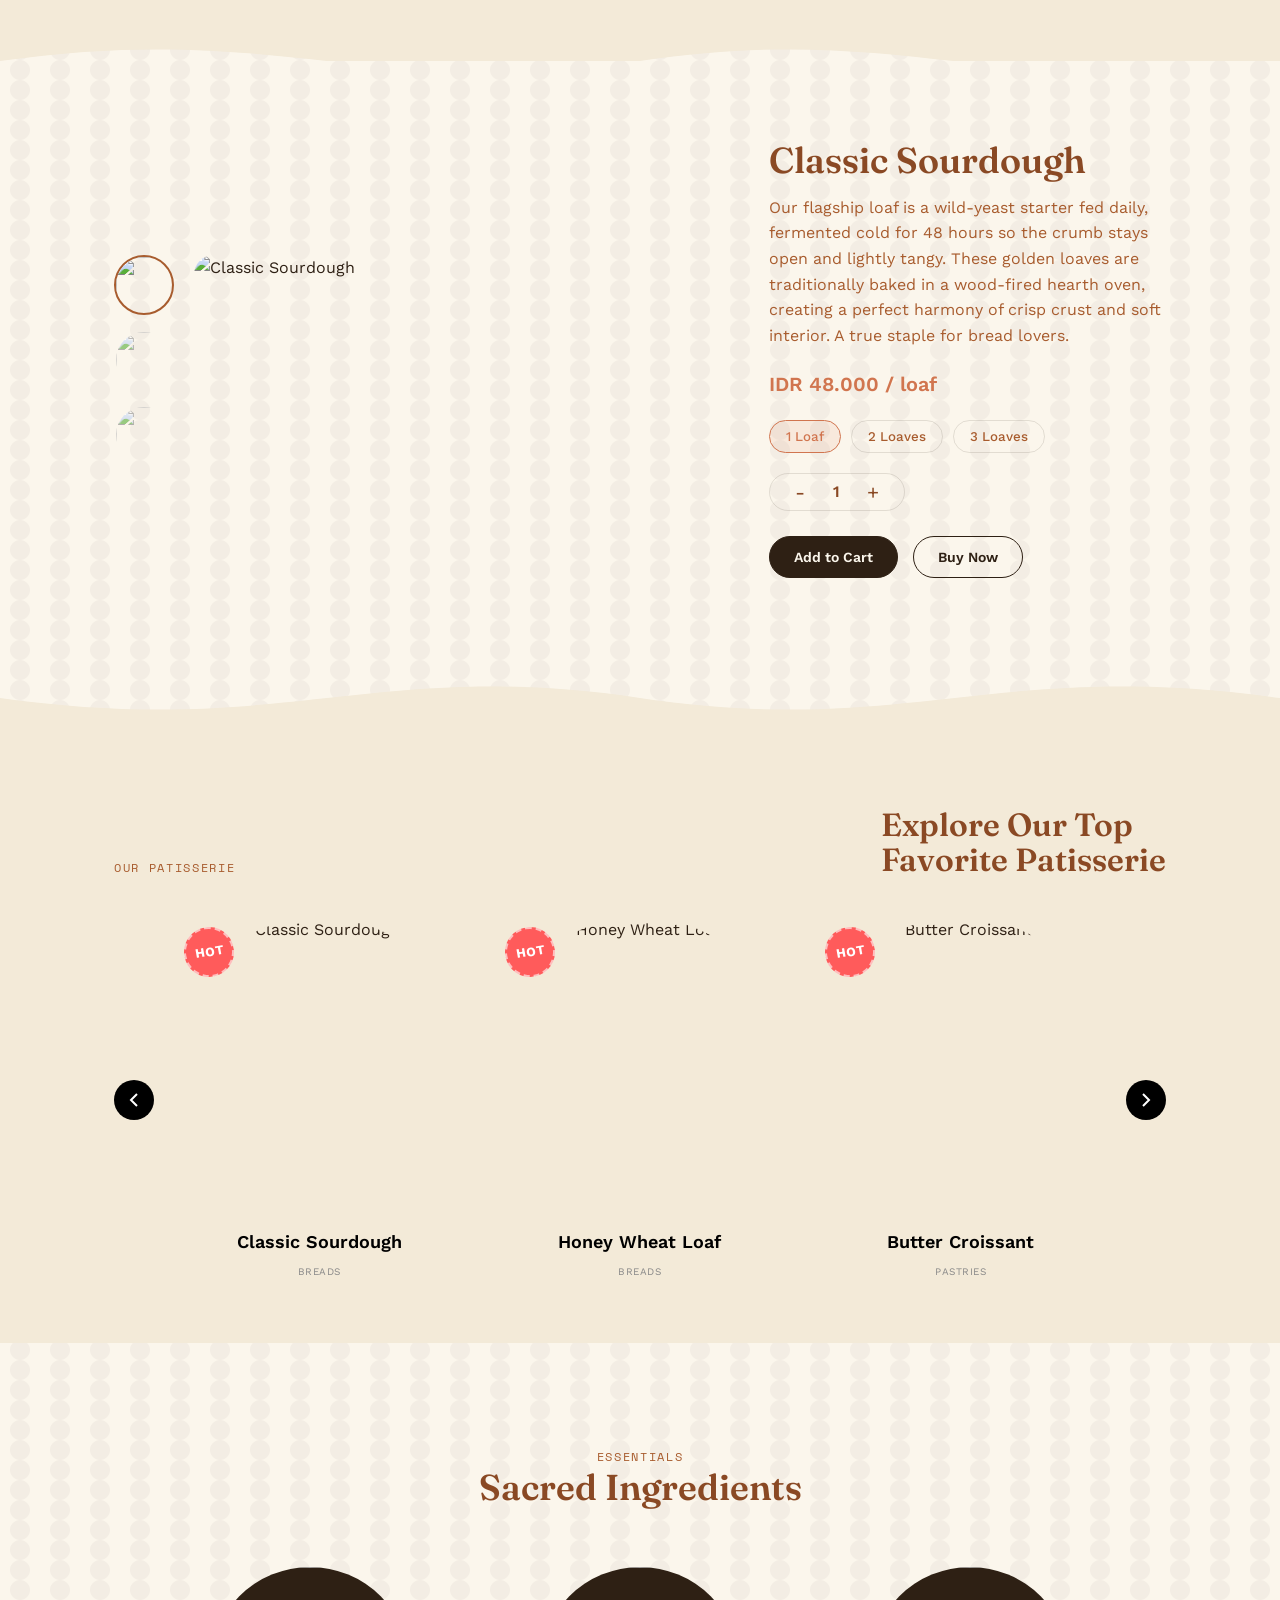
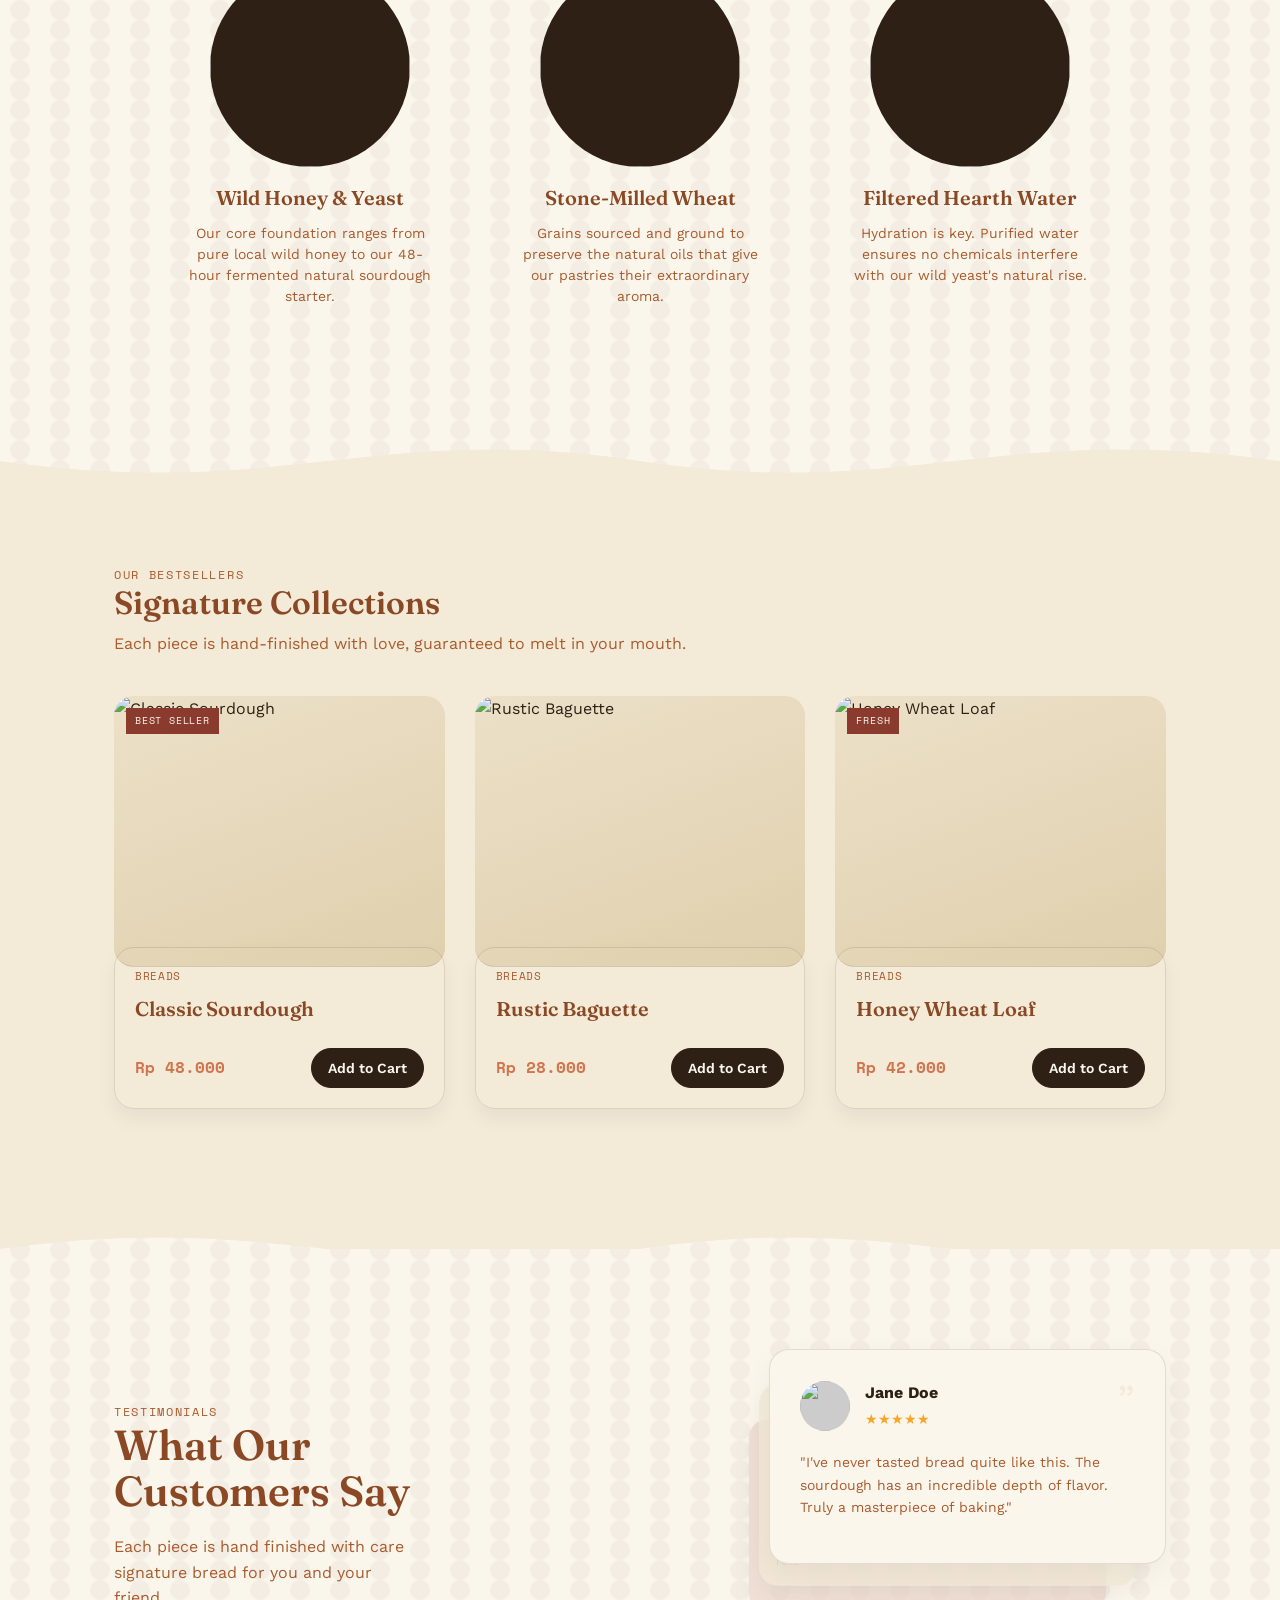
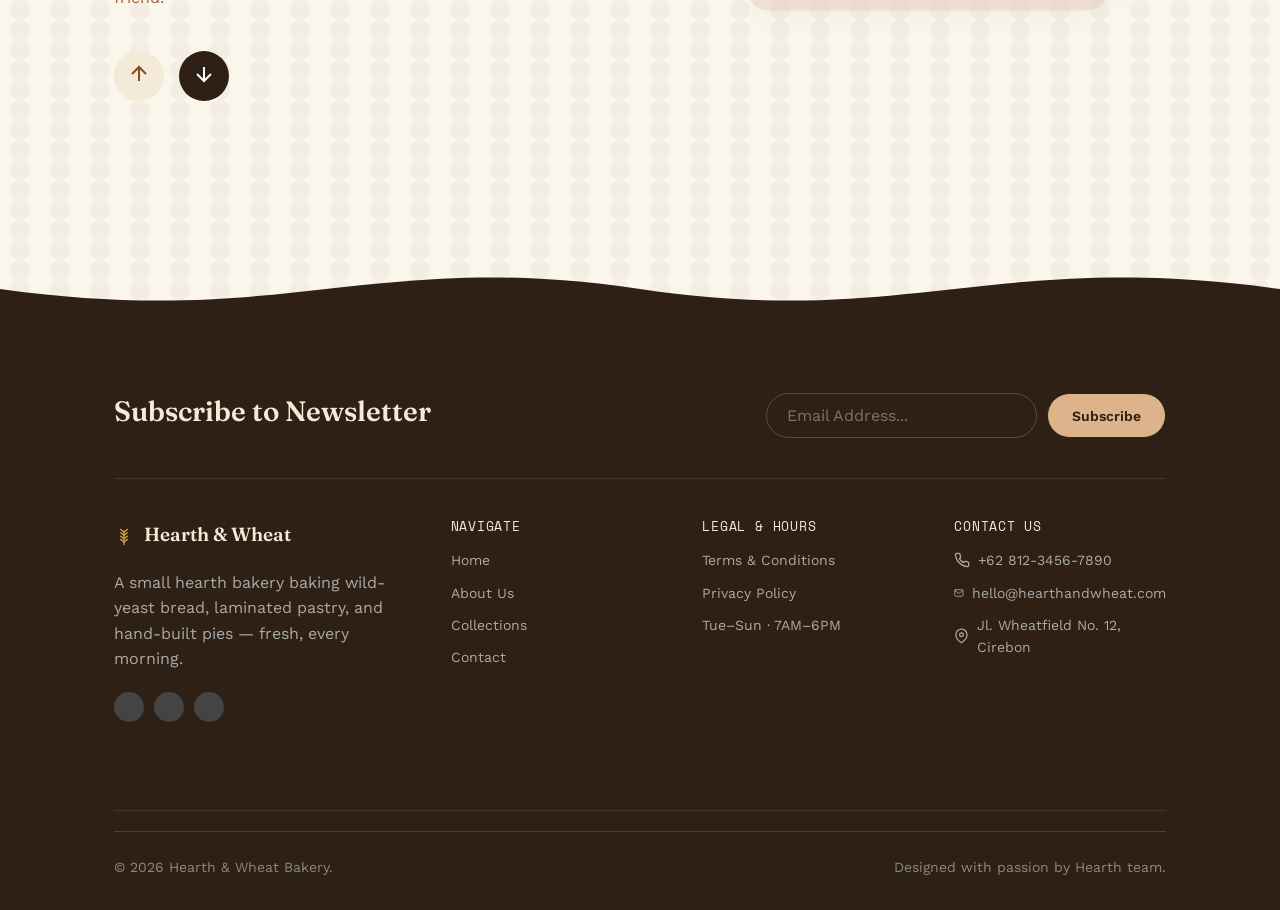
==== commit 7d8f2ca6: "feat: Add database UI framework (login, dashboard, checkout)" ====
--- a/index.html
+++ b/index.html
@@ -19,6 +19,7 @@
       <ul class="nav-links nav-right">
         <li><a href="product.html">Product</a></li>
         <li><a href="contact.html">Contact</a></li>
+        <li><a href="login.html" class="nav-auth-btn">Sign In</a></li>
       </ul>
     </div>
     <a href="index.html" class="brand">
@@ -89,12 +90,12 @@
         <div style="margin-top: 20px; display: flex; align-items: center; gap: 20px;">
           <div class="qty-selector" style="display: flex; align-items: center; border: 1px solid var(--line); border-radius: 30px; padding: 5px 15px;">
             <button style="background: none; border: none; font-size: 20px; cursor: pointer; color: var(--crust-dark); padding: 0 10px;" onclick="this.nextElementSibling.innerText = Math.max(1, parseInt(this.nextElementSibling.innerText) - 1)">-</button>
-            <span style="margin: 0 15px; font-weight: 600; color:var(--crust-dark); min-width: 12px; text-align: center;">1</span>
+            <span id="hero-qty" style="margin: 0 15px; font-weight: 600; color:var(--crust-dark); min-width: 12px; text-align: center;">1</span>
             <button style="background: none; border: none; font-size: 20px; cursor: pointer; color: var(--crust-dark); padding: 0 10px;" onclick="this.previousElementSibling.innerText = parseInt(this.previousElementSibling.innerText) + 1">+</button>
           </div>
         </div>
         <div style="margin-top: 25px; display: flex; gap: 15px; flex-wrap: wrap;">
-          <button class="btn btn--primary btn--pill" style="border-radius: 30px; padding: 12px 24px;" onclick="alert('Added to cart!')">Add to Cart</button>
+          <button class="btn btn--primary btn--pill" style="border-radius: 30px; padding: 12px 24px;" onclick="window.addToCart(48000, parseInt(document.getElementById('hero-qty').innerText))">Add to Cart</button>
           <button class="btn btn--ghost btn--pill" style="border-radius: 30px; padding: 12px 24px;" onclick="alert('Proceeding to checkout!')">Buy Now</button>
         </div>
       </div>
--- a/styles.css
+++ b/styles.css
@@ -20,7 +20,7 @@
 }
 
 *,*::before,*::after{ box-sizing:border-box; }
-html{ scroll-behavior:smooth; }
+html{ scroll-behavior:smooth; overflow-x: hidden; }
 body{
   margin:0;
   background:var(--cream);
@@ -196,7 +196,22 @@
 }
 .nav-links a:hover::after,
 .nav-links a[aria-current="page"]::after{ transform:scaleX(1); }
-.nav-links a[aria-current="page"]{ color:var(--crust-dark); }
+.nav-links a:hover,
+.nav-links a[aria-current="page"]{
+  color:var(--crust-dark);
+}
+
+.nav-auth-btn {
+  color: #d1754f !important;
+  font-weight: 600;
+  border: 1px solid #d1754f;
+  padding: 6px 16px;
+  border-radius: 20px;
+  transition: all 0.3s ease;
+}
+.nav-auth-btn:hover {
+  background: rgba(209,117,79,0.1);
+}
 
 .nav-toggle{
   display:none;
@@ -271,6 +286,60 @@
   .nav-toggle{ display:block; }
 }
 
+.marquee span {
+  display: inline-block;
+  white-space: nowrap;
+}
+
+/* Sticky Checkout Bar */
+.checkout-bar {
+  position: fixed;
+  bottom: 0;
+  left: 0;
+  width: 100%;
+  background: var(--crust-dark);
+  color: var(--cream);
+  padding: 20px 40px;
+  display: flex;
+  justify-content: space-between;
+  align-items: center;
+  z-index: 9999;
+  transform: translateY(100%);
+  transition: transform 0.4s cubic-bezier(0.16, 1, 0.3, 1);
+  box-shadow: 0 -10px 40px rgba(0,0,0,0.2);
+}
+.checkout-bar.active {
+  transform: translateY(0);
+}
+.checkout-bar-info {
+  display: flex;
+  align-items: center;
+  gap: 20px;
+}
+.checkout-bar-total {
+  font-family: var(--display);
+  font-size: 24px;
+}
+.checkout-bar-items {
+  font-size: 14px;
+  opacity: 0.8;
+  letter-spacing: 0.05em;
+}
+@media (max-width: 600px) {
+  .checkout-bar {
+    padding: 15px 20px;
+    flex-direction: column;
+    gap: 15px;
+  }
+  .checkout-bar-info {
+    width: 100%;
+    justify-content: space-between;
+  }
+  .checkout-bar button {
+    width: 100%;
+  }
+}
+
 .btn{
   display:inline-flex;
   align-items:center;
